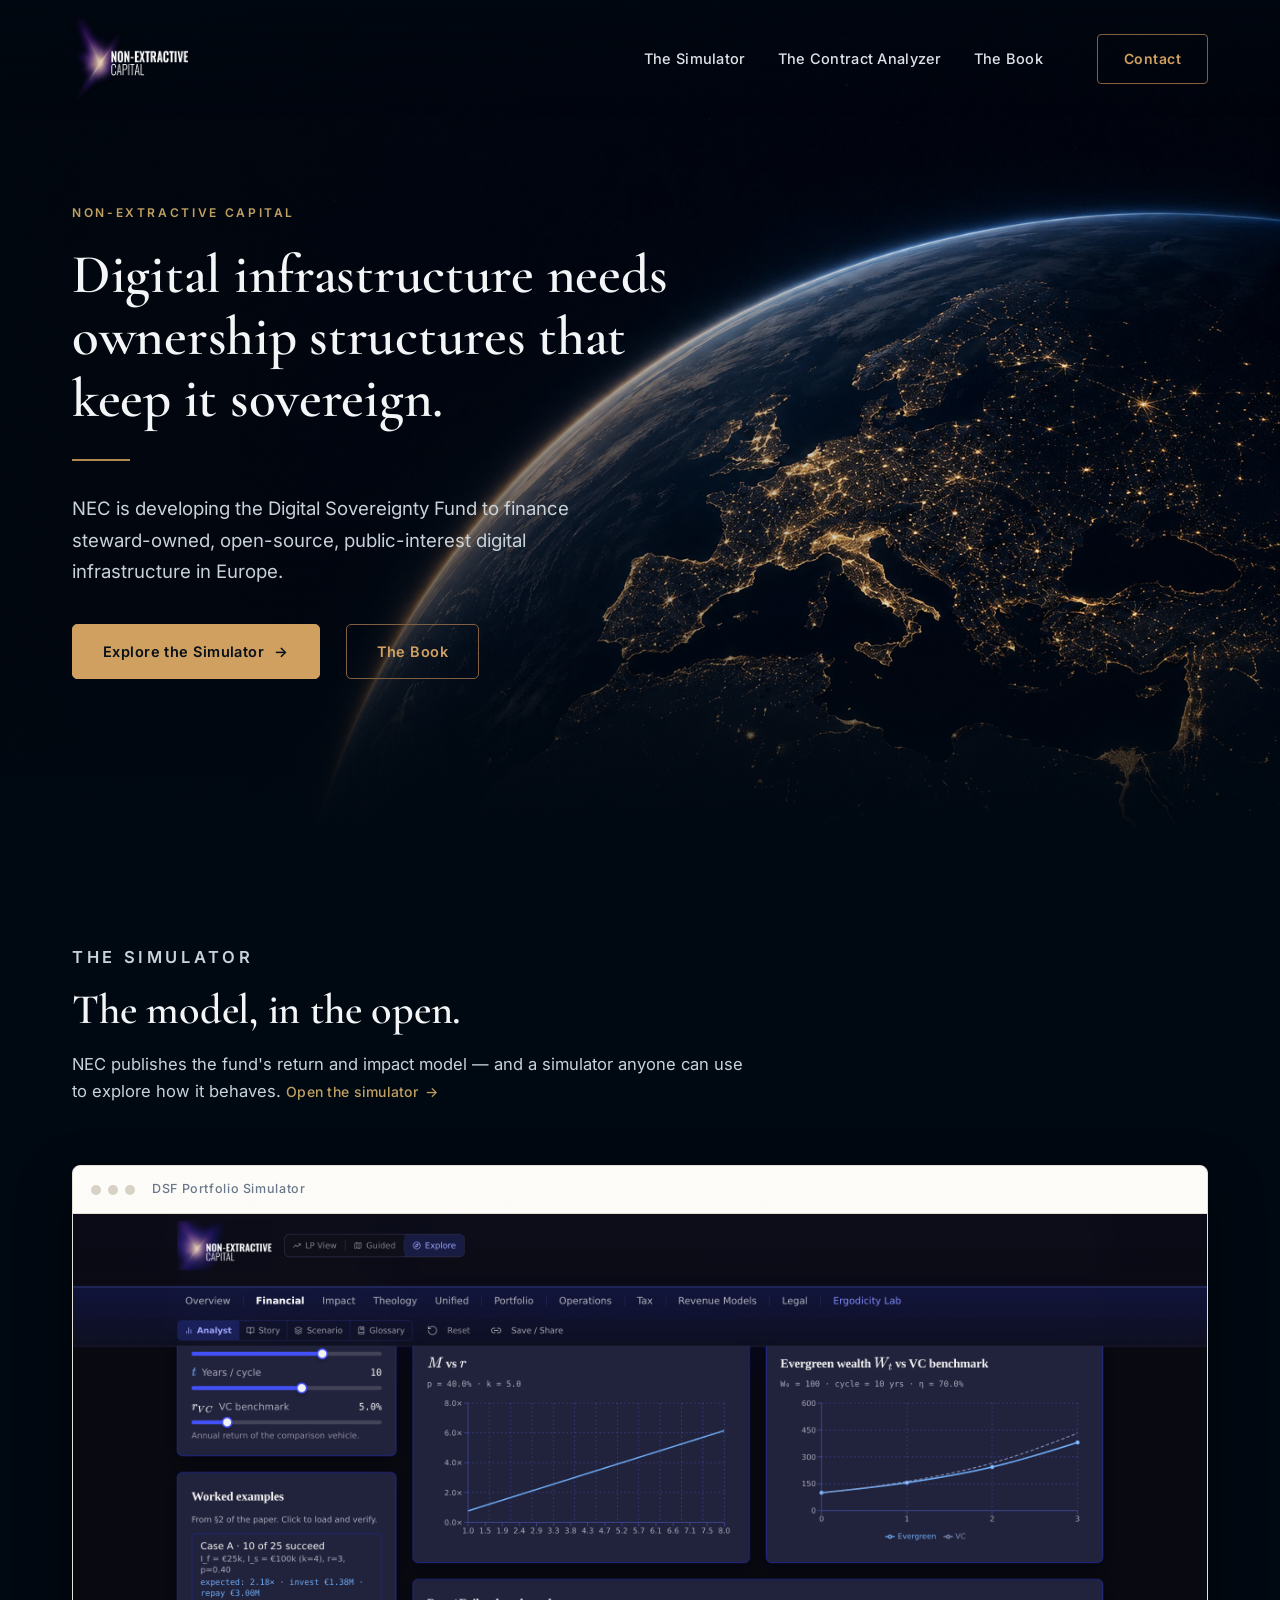
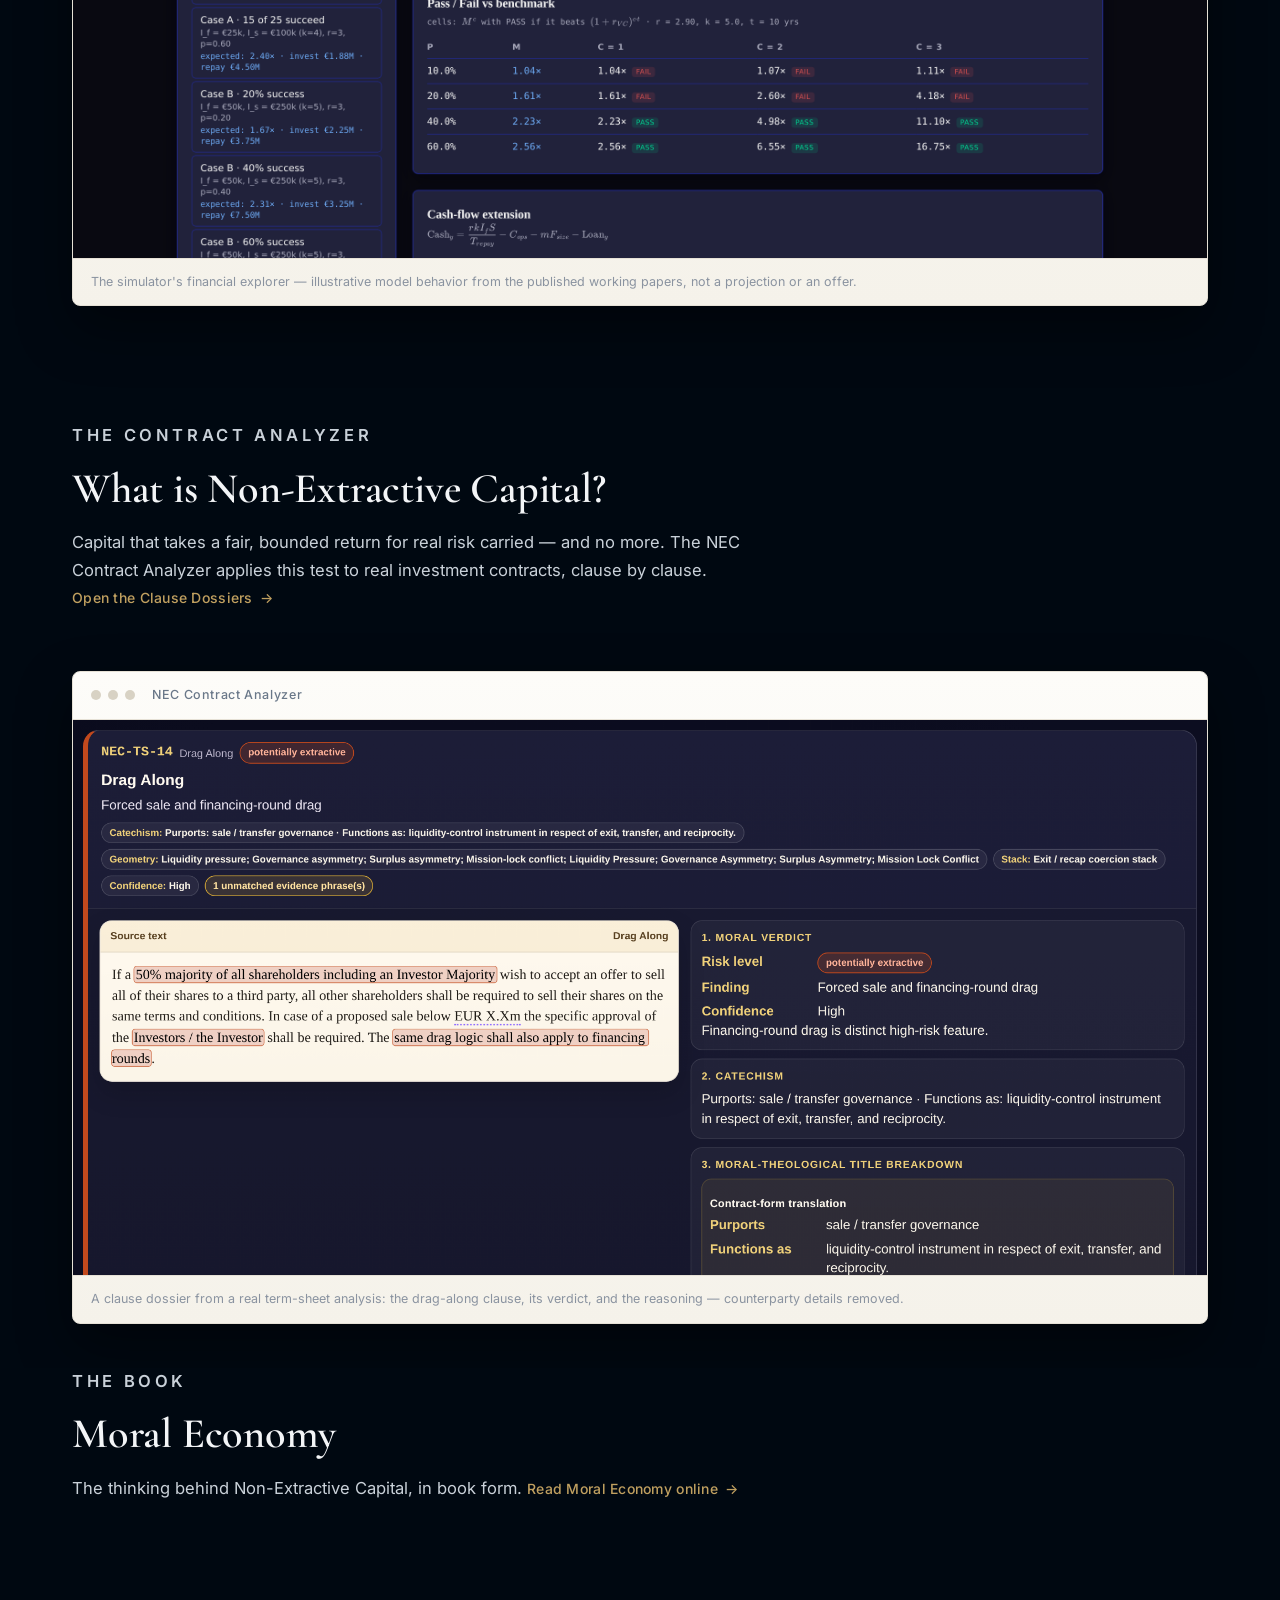
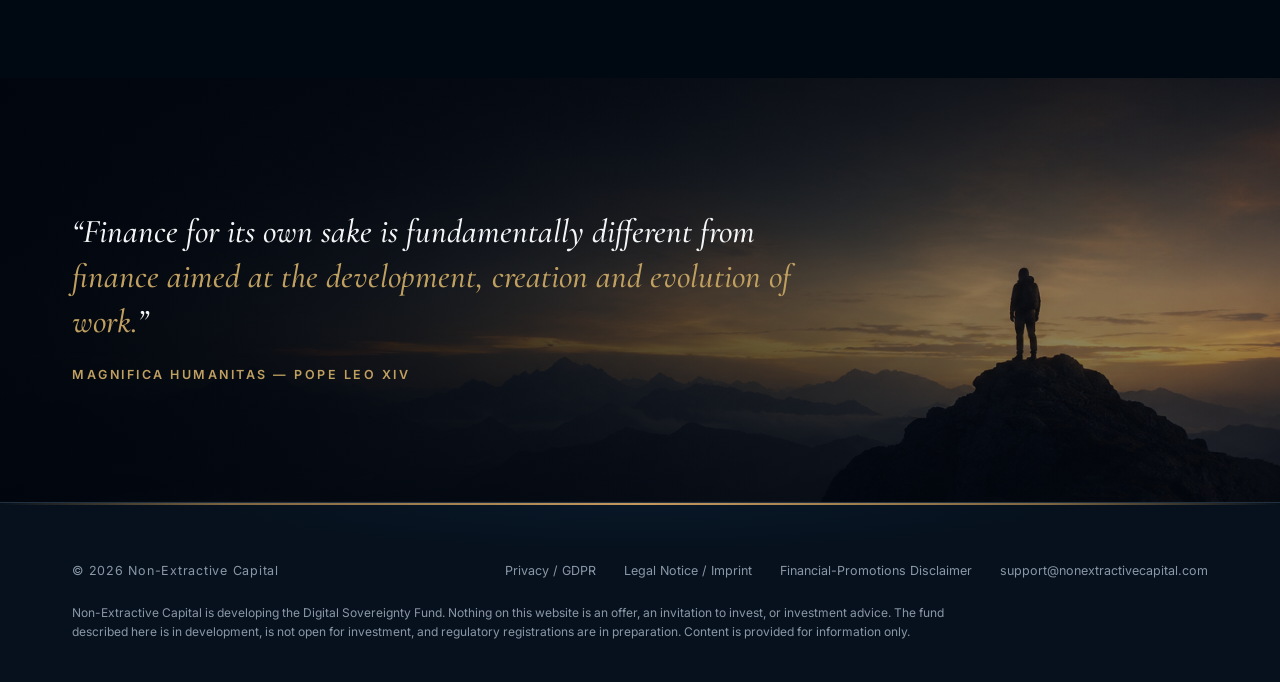
==== index.html @ 7700f15b "NEC front-door site v1 (stripped-back homepage) Homepage + 3 legal pages, built on the NEC-Homepage " ====
<!DOCTYPE html>
<html lang="en">
<head>
<meta charset="utf-8">
<meta name="viewport" content="width=device-width, initial-scale=1">
<title>Non-Extractive Capital</title>
<meta name="description" content="NEC is developing the Digital Sovereignty Fund to finance steward-owned, open-source, public-interest digital infrastructure in Europe.">
<link rel="stylesheet" href="assets/style.css">
</head>
<body class="page-home">

<header class="site-header">
  <div class="container nav-bar">
    <a class="brand" href="index.html" aria-label="Non-Extractive Capital — home">
      <img class="brand-logo" src="assets/nec-logo-tight.png" alt="Non-Extractive Capital" height="92">
    </a>
    <button class="nav-toggle" aria-expanded="false" aria-label="Open menu"><span></span><span></span><span></span></button>
    <ul class="nav-menu">
      <li class="nav-item"><a href="index.html#simulator">The Simulator</a></li>
      <li class="nav-item"><a href="index.html#analyzer">The Contract Analyzer</a></li>
      <li class="nav-item"><a href="index.html#book">The Book</a></li>
    </ul>
    <a class="btn-contact" href="mailto:support@nonextractivecapital.com">Contact</a>
  </div>
</header>

<main>

  <!-- Hero -->
  <section class="hero hero-tall" style="background-image: linear-gradient(90deg, rgba(1,7,15,.9) 0%, rgba(1,7,15,.5) 38%, rgba(1,7,15,.08) 70%, rgba(1,7,15,0) 100%), linear-gradient(180deg, rgba(1,7,15,.4) 0%, rgba(1,7,15,0) 28%), url('assets/images/hero-city-dusk.jpg'), url('assets/images/hero-earth-night.jpg'); background-position: center, center, center 62%, center right;">
    <div class="container">
      <div class="hero-content">
        <p class="eyebrow">Non-Extractive Capital</p>
        <h1>Digital infrastructure needs ownership structures that keep it sovereign.</h1>
        <hr class="hero-rule">
        <p class="lead">NEC is developing the Digital Sovereignty Fund to finance steward-owned, open-source, public-interest digital infrastructure in Europe.</p>
        <div class="hero-actions">
          <a class="btn btn-primary" href="#simulator">Explore the Simulator<span class="btn-arrow">&rarr;</span></a>
          <a class="btn btn-secondary" href="#book">The Book</a>
        </div>
      </div>
    </div>
  </section>

  <!-- Simulator screenshot -->
  <section class="section" id="simulator">
    <div class="container">
      <div class="section-head">
        <p class="section-kicker">The Simulator</p>
        <h2>The model, in the open.</h2>
        <p>NEC publishes the fund's return and impact model &mdash; and a simulator anyone can use to explore how it behaves. <a class="link-arrow" href="https://melanierieback.github.io/DSF-Simulator/">Open the simulator</a></p>
      </div>
      <div class="app-frame">
        <div class="app-frame-bar" aria-hidden="true">
          <span class="dot"></span><span class="dot"></span><span class="dot"></span>
          <span class="app-frame-title">DSF Portfolio Simulator</span>
        </div>
        <img src="assets/images/figures/sim-financial-explorer.png" alt="The DSF portfolio simulator's financial explorer: model parameters, portfolio multiple charts, an evergreen wealth comparison, and a pass/fail benchmark table">
        <p class="app-frame-caption">The simulator's financial explorer &mdash; illustrative model behavior from the published working papers, not a projection or an offer.</p>
      </div>
    </div>
  </section>

  <!-- Contract analyzer -->
  <section class="section" id="analyzer" style="padding-top: 0; padding-bottom: 44px;">
    <div class="container">
      <div class="section-head">
        <p class="section-kicker">The Contract Analyzer</p>
        <h2>What is Non-Extractive Capital?</h2>
        <p>Capital that takes a fair, bounded return for real risk carried &mdash; and no more. The NEC Contract Analyzer applies this test to real investment contracts, clause by clause. <a class="link-arrow" href="https://melanierieback.github.io/NEC-Contract-Analyzer/">Open the Clause Dossiers</a></p>
      </div>
      <div class="app-frame">
        <div class="app-frame-bar" aria-hidden="true">
          <span class="dot"></span><span class="dot"></span><span class="dot"></span>
          <span class="app-frame-title">NEC Contract Analyzer</span>
        </div>
        <img src="assets/images/figures/analyzer-clause-dossier.png" alt="Contract analyzer clause dossier: a real drag-along clause with highlighted evidence phrases, a 'potentially extractive' moral verdict, and its moral-theological breakdown">
        <p class="app-frame-caption">A clause dossier from a real term-sheet analysis: the drag-along clause, its verdict, and the reasoning &mdash; counterparty details removed.</p>
      </div>
    </div>
  </section>

  <!-- The book -->
  <section class="section" id="book" style="padding-top: 0;">
    <div class="container">
      <div class="section-head">
        <p class="section-kicker">The Book</p>
        <h2>Moral Economy</h2>
        <p>The thinking behind Non-Extractive Capital, in book form. <a class="link-arrow" href="https://moral-economy.replit.app">Read Moral Economy online</a></p>
      </div>
    </div>
  </section>

  <!-- Credibility / status band -->
  <section class="status-band band-cinematic" style="background-image: linear-gradient(90deg, rgba(1,6,14,.92) 0%, rgba(1,6,14,.6) 44%, rgba(1,6,14,.14) 100%), linear-gradient(180deg, rgba(1,6,14,.5) 0%, rgba(1,6,14,.12) 50%, rgba(1,6,14,.65) 100%), url('assets/images/sec-archive-hall.jpg'), url('assets/images/hero-summit-dawn.jpg'); background-position: center, center, center right, center 42%;">
    <div class="container">
      <p class="quote-line" style="margin-bottom: 0;">&ldquo;Finance for its own sake is fundamentally different from <span>finance aimed at the development, creation and evolution of work.</span>&rdquo;<cite class="quote-source">Magnifica Humanitas &mdash; Pope Leo XIV</cite></p>
    </div>
  </section>

</main>

<footer class="site-footer">
  <div class="container">
    <div class="footer-legal">
      <span class="footer-brand">&copy; 2026 Non-Extractive Capital</span>
      <a href="privacy.html">Privacy / GDPR</a>
      <a href="legal-notice.html">Legal Notice / Imprint</a>
      <a href="financial-promotions.html">Financial-Promotions Disclaimer</a>
      <a href="mailto:support@nonextractivecapital.com">support@nonextractivecapital.com</a>
    </div>
    <p class="footer-disclaimer">Non-Extractive Capital is developing the Digital Sovereignty Fund. Nothing on this website is an offer, an invitation to invest, or investment advice. The fund described here is in development, is not open for investment, and regulatory registrations are in preparation. Content is provided for information only.</p>
  </div>
</footer>

<script src="assets/nav.js"></script>
</body>
</html>
---- assets/style.css ----
/* ============================================================
   SELF-HOSTED FONTS (activated 8 Jul 2026)
   Cormorant Garamond + Inter, subset (latin; +greek for Inter)
   and served from assets/fonts/ — no third-party requests.
   Originals + license (OFL) in assets/fonts/_originals/.
   ============================================================ */

@font-face { font-family: "Cormorant Garamond"; font-style: normal; font-weight: 500; font-display: swap; src: url("fonts/cormorant-garamond-500.woff") format("woff"); }
@font-face { font-family: "Cormorant Garamond"; font-style: normal; font-weight: 600; font-display: swap; src: url("fonts/cormorant-garamond-600.woff") format("woff"); }
@font-face { font-family: "Cormorant Garamond"; font-style: normal; font-weight: 700; font-display: swap; src: url("fonts/cormorant-garamond-700.woff") format("woff"); }
@font-face { font-family: "Cormorant Garamond"; font-style: italic; font-weight: 500; font-display: swap; src: url("fonts/cormorant-garamond-500italic.woff") format("woff"); }
@font-face { font-family: "Inter"; font-style: normal; font-weight: 400; font-display: swap; src: url("fonts/inter-400.woff") format("woff"); }
@font-face { font-family: "Inter"; font-style: normal; font-weight: 500; font-display: swap; src: url("fonts/inter-500.woff") format("woff"); }
@font-face { font-family: "Inter"; font-style: normal; font-weight: 600; font-display: swap; src: url("fonts/inter-600.woff") format("woff"); }

/* ============================================================
   NEC — Non-Extractive Capital · Design System v2
   Redesign 2026-07-04 · matches 01_liked_reference_design.png
   Dark institutional: navy fields, photographic heroes,
   restrained gold signals, serif/sans contrast.
   ============================================================ */

:root {
  /* Backgrounds */
  --bg-deep: #000811;        /* main page background */
  --bg-field: #021323;       /* large sections, hero base */
  --bg-lower: #06111D;       /* lower sections, footer */
  /* Panels */
  --panel: #051626;          /* cards, accordions, mega-menu */
  --panel-elevated: #081522; /* highlight cards, feature panels */
  /* Borders */
  --border: #203040;
  --border-strong: #304050;
  /* Gold — signal, not decoration */
  --gold: #D0A060;
  --gold-muted: #C0A060;
  --gold-deep: #806040;
  /* Text */
  --text: #F3F5F7;
  --text-body: #C9D1D9;
  --text-muted: #8A97A6;
  --text-disabled: #5E6A76;
  /* Type */
  --serif: "Cormorant Garamond", "Lora", Georgia, "Times New Roman", serif;
  --sans: "Inter", -apple-system, BlinkMacSystemFont, "Segoe UI", Helvetica, Arial, sans-serif;
  /* Layout */
  --maxw: 1200px;
  --pad-x: 32px;
  --radius: 5px;
  /* Hero overlay (handoff-specified technique) */
  --hero-overlay-x: linear-gradient(90deg, rgba(2,8,17,.92) 0%, rgba(2,8,17,.55) 55%, rgba(2,8,17,.2) 100%);
  --hero-overlay-y: linear-gradient(180deg, rgba(0,8,17,.45) 0%, rgba(0,8,17,.05) 32%, rgba(0,8,17,.35) 68%, rgba(0,8,17,.92) 100%);
}

/* ---------- Base ---------- */

* { margin: 0; padding: 0; box-sizing: border-box; }

html { scroll-behavior: smooth; }

body {
  background: var(--bg-deep);
  color: var(--text-body);
  font-family: var(--sans);
  font-size: 16.5px;
  line-height: 1.65;
  -webkit-font-smoothing: antialiased;
  text-rendering: optimizeLegibility;
}

img { max-width: 100%; display: block; }

a { color: var(--gold-muted); text-decoration: none; transition: color .18s ease; }
a:hover { color: var(--gold); }

::selection { background: rgba(208,160,96,.28); color: var(--text); }

h1, h2, h3.serif {
  font-family: var(--serif);
  font-weight: 600;
  color: var(--text);
  letter-spacing: -0.005em;
}

.container {
  max-width: var(--maxw);
  margin: 0 auto;
  padding-left: var(--pad-x);
  padding-right: var(--pad-x);
}

.visually-hidden {
  position: absolute; width: 1px; height: 1px;
  overflow: hidden; clip: rect(0 0 0 0); white-space: nowrap;
}

/* ---------- Header / navigation ---------- */

.site-header {
  position: fixed;
  top: 0; left: 0; right: 0;
  z-index: 100;
  transition: background .25s ease, border-color .25s ease;
  border-bottom: 1px solid transparent;
  background: linear-gradient(180deg, rgba(0,8,17,.62) 0%, rgba(0,8,17,0) 100%);
}
.site-header.scrolled {
  background: rgba(0,8,17,.92);
  backdrop-filter: blur(10px);
  -webkit-backdrop-filter: blur(10px);
  border-bottom-color: var(--border);
}

.nav-bar {
  display: flex;
  align-items: center;
  gap: 30px;
  height: 118px;
}

.brand {
  display: flex;
  align-items: baseline;
  gap: 12px;
  color: var(--text);
  white-space: nowrap;
}
.brand:hover { color: var(--text); }
.brand-logo { height: 92px; width: auto; display: block; }
.brand .brand-mark {
  font-family: var(--sans);
  font-weight: 700;
  font-size: 21px;
  letter-spacing: .10em;
}
.brand .brand-tag {
  font-size: 9.5px;
  font-weight: 500;
  letter-spacing: .24em;
  text-transform: uppercase;
  color: var(--text-muted);
}

.nav-menu {
  display: flex;
  align-items: center;
  gap: 4px;
  list-style: none;
  margin-left: auto;
}

.nav-item { position: relative; }

.nav-item > a {
  display: block;
  white-space: nowrap;
  padding: 51px 14px;
  font-family: var(--sans);
  font-size: 14.5px;
  font-weight: 500;
  letter-spacing: .02em;
  color: #DFE3E9;
  position: relative;
}
.nav-item > a:hover { color: var(--text); }
.nav-item > a .caret { display: none; }

/* gold active underline */
.nav-item > a::after {
  content: "";
  position: absolute;
  left: 14px; right: 14px; bottom: 38px;
  height: 1.5px;
  background: var(--gold);
  transform: scaleX(0);
  transform-origin: left;
  transition: transform .2s ease;
}
.nav-item > a[aria-current="page"] { color: var(--text); }
.nav-item > a[aria-current="page"]::after,
.nav-item > a:hover::after { transform: scaleX(1); }

/* Dropdown panel */
.dropdown {
  position: absolute;
  top: 100%;
  left: 50%;
  transform: translate(-50%, 6px);
  min-width: 252px;
  background: var(--panel);
  border: 1px solid var(--border);
  border-radius: 6px;
  padding: 10px 8px;
  box-shadow: 0 22px 48px rgba(0,0,0,.55);
  opacity: 0;
  visibility: hidden;
  transition: opacity .16s ease, transform .16s ease, visibility .16s;
  z-index: 110;
}
.nav-item:hover .dropdown,
.nav-item:focus-within .dropdown {
  opacity: 1;
  visibility: visible;
  transform: translate(-50%, 0);
}
.dropdown a {
  display: block;
  padding: 8.5px 14px;
  font-size: 13.5px;
  color: var(--text-body);
  border-radius: 4px;
}
.dropdown a:hover { color: var(--gold); background: rgba(208,160,96,.06); }
.dropdown .overview-link { display: none; } /* desktop: label itself opens the Overview */

.btn-contact {
  margin-left: 10px;
  padding: 12px 26px;
  font-family: var(--sans);
  font-size: 14px;
  font-weight: 600;
  letter-spacing: .03em;
  color: var(--gold);
  border: 1px solid var(--gold-deep);
  border-radius: 4px;
  white-space: nowrap;
  transition: border-color .18s ease, background .18s ease;
}
.btn-contact:hover { border-color: var(--gold); background: rgba(208,160,96,.08); color: var(--gold); }

/* Mobile toggle */
.nav-toggle {
  display: none;
  margin-left: auto;
  background: none;
  border: 1px solid var(--border-strong);
  border-radius: 4px;
  padding: 9px 11px;
  cursor: pointer;
}
.nav-toggle span {
  display: block;
  width: 19px; height: 1.6px;
  background: var(--text);
  margin: 4px 0;
  transition: transform .2s ease, opacity .2s ease;
}
.nav-toggle[aria-expanded="true"] span:nth-child(1) { transform: translateY(5.6px) rotate(45deg); }
.nav-toggle[aria-expanded="true"] span:nth-child(2) { opacity: 0; }
.nav-toggle[aria-expanded="true"] span:nth-child(3) { transform: translateY(-5.6px) rotate(-45deg); }

/* ---------- Hero system ---------- */

.hero {
  position: relative;
  display: flex;
  align-items: center;
  min-height: 78vh;
  padding: 150px 0 96px;
  background-color: var(--bg-field);
  background-size: cover;
  background-position: center right;
  background-repeat: no-repeat;
  overflow: hidden;
}
.hero.hero-tall { min-height: 92vh; }
.hero.hero-quiet {
  min-height: 0;
  padding: 148px 0 72px;
  background-image:
    radial-gradient(ellipse 70% 90% at 78% 10%, rgba(20,44,70,.5) 0%, rgba(2,19,35,0) 60%),
    linear-gradient(180deg, var(--bg-field) 0%, var(--bg-deep) 100%);
}

.hero .container { width: 100%; }

.hero-content {
  position: relative;
  z-index: 2;
  max-width: 640px;
}

.eyebrow {
  font-size: 12px;
  font-weight: 600;
  letter-spacing: .22em;
  text-transform: uppercase;
  color: var(--gold-muted);
  margin-bottom: 22px;
}

.hero h1 {
  font-size: clamp(2.4rem, 4.3vw, 3.8rem);
  line-height: 1.12;
  margin-bottom: 26px;
  max-width: 660px;
}

.hero .lead {
  font-size: 18.5px;
  line-height: 1.7;
  color: var(--text-body);
  max-width: 540px;
  margin-bottom: 36px;
}

.hero-actions {
  display: flex;
  align-items: center;
  gap: 26px;
  flex-wrap: wrap;
}

/* Split hero (text left, contained figure right — Moral Economy) */
.hero-split .container {
  display: grid;
  grid-template-columns: minmax(0, 1.15fr) minmax(0, .85fr);
  gap: 64px;
  align-items: center;
}
.hero-split .hero-content { max-width: none; }
.hero-figure { position: relative; z-index: 2; }
.hero-figure img {
  width: min(440px, 100%);
  margin: 0 auto;
  filter: drop-shadow(0 0 60px rgba(208,160,96,.14));
}

/* ---------- Buttons & links ---------- */

.btn {
  display: inline-block;
  padding: 15px 30px;
  font-family: var(--sans);
  font-size: 14.5px;
  font-weight: 600;
  letter-spacing: .03em;
  border-radius: 5px;
}
.btn .btn-arrow { margin-left: 10px; }
.hero-rule {
  width: 58px;
  height: 2px;
  border: 0;
  background: #B08A50;
  margin: 30px 0 32px;
}
.btn {
  cursor: pointer;
  transition: background .18s ease, border-color .18s ease;
}
.btn-primary {
  background: var(--gold);
  color: #071018;
  border: 1px solid var(--gold);
}
.btn-primary:hover { background: #DCB278; border-color: #DCB278; color: #071018; }
.btn-secondary {
  background: transparent;
  color: var(--gold);
  border: 1px solid var(--gold-deep);
}
.btn-secondary:hover { border-color: var(--gold); background: rgba(208,160,96,.08); color: var(--gold); }

.link-arrow {
  font-size: 14px;
  font-weight: 500;
  letter-spacing: .02em;
  color: var(--gold-muted);
  white-space: nowrap;
}
.link-arrow::after { content: "\2192"; margin-left: 7px; transition: margin .18s ease; }
.link-arrow:hover { color: var(--gold); }
.link-arrow:hover::after { margin-left: 11px; }

a:focus-visible, button:focus-visible {
  outline: 2px solid var(--gold);
  outline-offset: 3px;
  border-radius: 3px;
}

/* ---------- Sections ---------- */

.section { padding: 96px 0; background: var(--bg-deep); }
.section.section-field { background: var(--bg-field); }
.section.section-lower { background: var(--bg-lower); }
.section-compact { padding: 64px 0; }

.section-head { max-width: 680px; margin-bottom: 52px; }
.section-head.centered { margin-left: auto; margin-right: auto; text-align: center; }
.section-kicker {
  font-size: 11.5px;
  font-weight: 600;
  letter-spacing: .22em;
  text-transform: uppercase;
  color: var(--gold-muted);
  margin-bottom: 14px;
}
.section-head h2 {
  font-size: clamp(1.85rem, 2.8vw, 2.5rem);
  line-height: 1.18;
  margin-bottom: 16px;
}
.section-head p { font-size: 16.5px; color: var(--text-body); }

/* ---------- Cards ---------- */

.icon { display: inline-block; line-height: 0; flex-shrink: 0; }

.card-grid {
  display: grid;
  gap: 22px;
}
.card-grid.cols-2 { grid-template-columns: repeat(2, 1fr); }
.card-grid.cols-3 { grid-template-columns: repeat(3, 1fr); }
.card-grid.cols-4 { grid-template-columns: repeat(4, 1fr); }
.card-grid.cols-5 { grid-template-columns: repeat(5, 1fr); }

.card {
  background: var(--panel);
  border: 1px solid var(--border);
  border-radius: var(--radius);
  padding: 30px 28px;
  display: flex;
  flex-direction: column;
  gap: 14px;
  transition: border-color .2s ease, transform .2s ease;
}
.card:hover { border-color: var(--border-strong); transform: translateY(-2px); }
.card .icon { width: 30px; height: 30px; color: var(--gold-muted); }
.card .icon svg { width: 100%; height: 100%; }
.card h3 {
  font-family: var(--sans);
  font-size: 17.5px;
  font-weight: 600;
  color: var(--text);
  letter-spacing: .01em;
}
.card p { font-size: 14.5px; line-height: 1.62; color: var(--text-muted); flex-grow: 1; }
.card .link-arrow { font-size: 13.5px; }
.card .card-meta {
  font-size: 12px;
  letter-spacing: .08em;
  text-transform: uppercase;
  color: var(--text-muted);
  flex-grow: 0;
}
.card.paper .card-meta { color: #8A93A0; }

/* ---------- Feature panel (framed multi-column strip) ---------- */

.feature-panel {
  background: var(--panel-elevated);
  border: 1px solid var(--border);
  border-radius: 6px;
  padding: 44px 46px;
}
.feature-panel .feature-title {
  font-family: var(--sans);
  font-size: 16px;
  font-weight: 600;
  color: var(--text);
  letter-spacing: .01em;
  margin-bottom: 30px;
}
.feature-cols {
  display: grid;
  grid-template-columns: repeat(4, 1fr);
  gap: 34px;
}
.feature-col .icon { width: 26px; height: 26px; color: var(--gold-muted); margin-bottom: 14px; }
.feature-col .icon svg { width: 100%; height: 100%; }
.feature-col h4 {
  font-size: 14.5px;
  font-weight: 600;
  color: var(--text);
  margin-bottom: 8px;
  letter-spacing: .01em;
}
.feature-col p { font-size: 13.5px; line-height: 1.6; color: var(--text-muted); }

/* ---------- Callout strip ---------- */

.callout {
  background: var(--panel);
  border: 1px solid var(--border);
  border-radius: 6px;
  padding: 26px 34px;
  display: flex;
  align-items: center;
  gap: 22px;
}
.callout .icon { flex: 0 0 26px; width: 26px; height: 26px; color: var(--gold-muted); }
.callout .icon svg { width: 100%; height: 100%; }
.callout p { font-size: 15.5px; color: var(--text-body); flex-grow: 1; }
.callout p em { color: var(--text); font-style: italic; }
.callout .link-arrow { flex-shrink: 0; }

/* ---------- Accordions ---------- */

.accordion {
  border-top: 1px solid var(--border);
}
.accordion-item { border-bottom: 1px solid var(--border); }
.accordion-trigger {
  width: 100%;
  display: flex;
  align-items: center;
  gap: 20px;
  padding: 21px 6px;
  background: none;
  border: none;
  cursor: pointer;
  text-align: left;
  font-family: var(--sans);
}
.accordion-trigger .acc-num {
  font-size: 12.5px;
  font-weight: 600;
  letter-spacing: .08em;
  color: var(--gold-muted);
  flex: 0 0 30px;
}
.accordion-trigger .acc-title {
  font-size: 16px;
  font-weight: 500;
  color: var(--text);
  flex-grow: 1;
  letter-spacing: .005em;
}
.accordion-trigger .acc-toggle {
  flex: 0 0 auto;
  color: var(--gold-muted);
  font-size: 19px;
  font-weight: 400;
  line-height: 1;
  transition: transform .22s ease;
}
.accordion-item.open .acc-toggle { transform: rotate(45deg); }
.accordion-trigger:hover .acc-title { color: var(--gold); }
.accordion-panel {
  max-height: 0;
  overflow: hidden;
  transition: max-height .3s ease;
}
.accordion-panel-inner {
  padding: 2px 56px 24px;
  font-size: 15px;
  line-height: 1.68;
  color: var(--text-body);
  max-width: 720px;
}
.accordion-panel-inner p + p { margin-top: 12px; }

/* ---------- Diagram panels & SVG ---------- */

.diagram-panel {
  background: var(--panel-elevated);
  border: 1px solid var(--border-strong);
  border-radius: 6px;
  padding: 40px 44px;
}
.diagram-panel figcaption,
.diagram-caption {
  margin-top: 22px;
  font-size: 12.5px;
  letter-spacing: .06em;
  text-transform: uppercase;
  color: var(--text-muted);
  text-align: center;
}
.diagram-svg { width: 100%; height: auto; display: block; }

/* SVG shared classes */
.dg-stroke { stroke: var(--gold-muted); fill: none; stroke-width: 1.5; }
.dg-stroke-faint { stroke: var(--border-strong); fill: none; stroke-width: 1; }
.dg-box { fill: #0A1B2C; stroke: var(--border-strong); stroke-width: 1; }
.dg-box-gold { fill: rgba(208,160,96,.08); stroke: var(--gold-deep); stroke-width: 1.2; }
.dg-gold-fill { fill: rgba(208,160,96,.28); stroke: var(--gold); stroke-width: 1.6; }
.dg-label { font-family: var(--sans); font-size: 13px; font-weight: 600; fill: var(--text); }
.dg-sublabel { font-family: var(--sans); font-size: 11px; font-weight: 400; fill: var(--text-muted); }
.dg-axis-label { font-family: var(--sans); font-size: 11px; font-weight: 500; fill: var(--text-body); }
.dg-heading { font-family: var(--sans); font-size: 11.5px; font-weight: 600; letter-spacing: .14em; fill: var(--gold-muted); }
.dg-arrow { stroke: var(--gold-deep); stroke-width: 1.3; fill: none; }

/* Two-column split (text + diagram/visual) */
.split {
  display: grid;
  grid-template-columns: minmax(0, .92fr) minmax(0, 1.08fr);
  gap: 64px;
  align-items: center;
}
.split.reverse { grid-template-columns: minmax(0, 1.08fr) minmax(0, .92fr); }
.split .section-head { margin-bottom: 0; }

/* ---------- Prose block ---------- */

.prose { max-width: 720px; }
.prose p { margin-bottom: 18px; font-size: 16.5px; color: var(--text-body); }
.prose p:last-child { margin-bottom: 0; }
.prose strong { color: var(--text); font-weight: 600; }

/* ---------- Status / credibility band ---------- */

.status-band {
  background: var(--bg-lower);
  border-top: 1px solid var(--border);
  border-bottom: 1px solid var(--border);
  padding: 52px 0;
}
.status-band .status-inner {
  display: flex;
  align-items: flex-start;
  gap: 24px;
  max-width: 880px;
}
.status-band .icon { flex: 0 0 26px; width: 26px; height: 26px; color: var(--gold-muted); margin-top: 3px; }
.status-band .icon svg { width: 100%; height: 100%; }
.status-band h3 {
  font-family: var(--sans);
  font-size: 15px;
  font-weight: 600;
  color: var(--text);
  margin-bottom: 10px;
  letter-spacing: .02em;
}
.status-band p { font-size: 15px; color: var(--text-muted); line-height: 1.7; }

/* ---------- Footer ---------- */

.site-footer {
  position: relative;
  background:
    linear-gradient(90deg, rgba(1,7,15,.97) 0%, rgba(1,7,15,.82) 52%, rgba(1,7,15,.4) 100%),
    url('images/tex-network.jpg') right center / cover no-repeat,
    var(--bg-lower);
  border-top: none;
  padding: 58px 0 40px;
  font-size: 13.5px;
}
.site-footer::before {
  content: "";
  position: absolute;
  top: 0; left: 0; right: 0;
  height: 2px;
  background: linear-gradient(90deg, rgba(176,138,80,0) 0%, rgba(176,138,80,.7) 18%, rgba(208,160,96,.95) 50%, rgba(176,138,80,.7) 82%, rgba(176,138,80,0) 100%);
}
.footer-grid {
  display: grid;
  grid-template-columns: repeat(6, 1fr);
  gap: 30px;
  margin-bottom: 56px;
}
.footer-col h4 {
  font-size: 12px;
  font-weight: 600;
  letter-spacing: .14em;
  text-transform: uppercase;
  color: var(--text);
  margin-bottom: 16px;
}
.footer-col h4 a { color: var(--text); }
.footer-col h4 a:hover { color: var(--gold); }
.footer-col ul { list-style: none; }
.footer-col li { margin-bottom: 9px; }
.footer-col a { color: var(--text-muted); font-size: 13px; }
.footer-col a:hover { color: var(--gold-muted); }

.footer-legal {
  border-top: none;
  padding-top: 0;
  display: flex;
  flex-wrap: wrap;
  align-items: center;
  gap: 10px 28px;
  color: var(--text-disabled);
  font-size: 12.5px;
}
.footer-legal a { color: var(--text-muted); font-size: 12.5px; }
.footer-legal a:hover { color: var(--gold-muted); }
.footer-legal .footer-brand {
  margin-right: auto;
  color: var(--text-muted);
  letter-spacing: .06em;
}
.footer-disclaimer {
  margin-top: 22px;
  font-size: 12px;
  line-height: 1.6;
  color: var(--text-muted);
  max-width: 880px;
}

/* ---------- Responsive ---------- */

@media (max-width: 1080px) {
  .card-grid.cols-4, .card-grid.cols-5 { grid-template-columns: repeat(2, 1fr); }
  .feature-cols { grid-template-columns: repeat(2, 1fr); gap: 30px; }
  .footer-grid { grid-template-columns: repeat(3, 1fr); }
  .split, .split.reverse, .hero-split .container { grid-template-columns: 1fr; gap: 48px; }
  .hero-figure img { width: min(360px, 80%); }
}

@media (max-width: 900px) {
  .nav-menu, .site-header .btn-contact { display: none; }
  .nav-toggle { display: block; }

  .nav-menu.mobile-open {
    display: flex;
    flex-direction: column;
    align-items: stretch;
    gap: 0;
    position: fixed;
    top: 118px; left: 0; right: 0; bottom: 0;
    background: rgba(0,8,17,.98);
    padding: 18px 24px 40px;
    overflow-y: auto;
    margin-left: 0;
    border-top: 1px solid var(--border);
  }
  .nav-menu.mobile-open .nav-item { border-bottom: 1px solid var(--border); }
  .nav-menu.mobile-open .nav-item > a {
    padding: 17px 4px;
    font-size: 16px;
    display: flex;
    justify-content: space-between;
    align-items: center;
    min-height: 44px;
  }
  .nav-menu.mobile-open .nav-item > a::after { display: none; }
  .nav-menu.mobile-open .nav-item > a .caret { display: inline; color: var(--text-muted); font-size: 12px; }
  .nav-menu.mobile-open .dropdown {
    position: static;
    transform: none;
    min-width: 0;
    border: none;
    box-shadow: none;
    background: transparent;
    padding: 0 0 14px 14px;
    opacity: 1;
    visibility: hidden;
    display: none;
  }
  .nav-menu.mobile-open .nav-item.open .dropdown { display: block; visibility: visible; }
  .nav-menu.mobile-open .dropdown .overview-link { display: flex; color: var(--gold-muted); }
  .nav-menu.mobile-open .dropdown a { padding: 11px 8px; font-size: 14.5px; min-height: 44px; display: flex; align-items: center; }
  .nav-menu.mobile-open .btn-contact { display: inline-block; margin: 22px 4px 0; text-align: center; }

  .hero { padding: 128px 0 72px; min-height: 0; }
  .hero.hero-tall { min-height: 0; }
  .section { padding: 68px 0; }
  .feature-panel { padding: 32px 26px; }
  .diagram-panel { padding: 26px 20px; }
  .callout { flex-direction: column; align-items: flex-start; gap: 14px; padding: 24px 24px; }
  .accordion-panel-inner { padding-left: 6px; padding-right: 6px; }
}

@media (max-width: 640px) {
  :root { --pad-x: 22px; }
  .card-grid.cols-2, .card-grid.cols-3, .card-grid.cols-4, .card-grid.cols-5 { grid-template-columns: 1fr; }
  .feature-cols { grid-template-columns: 1fr; }
  .footer-grid { grid-template-columns: repeat(2, 1fr); }
  .hero h1 { font-size: 2.35rem; }
  .hero .lead { font-size: 16.5px; }
  .status-band .status-inner { flex-direction: column; gap: 14px; }
}

@media (prefers-reduced-motion: reduce) {
  html { scroll-behavior: auto; }
  *, *::before, *::after { transition: none !important; animation: none !important; }
}

/* ============================================================
   v2.1 ATMOSPHERE PILOT — scoped to .page-home only.
   Layered depth instead of flat blocks; sections blend;
   bigger typographic moments. Roll out site-wide if approved.
   ============================================================ */

/* Sections: layered glows over the base fields, soft blends between bands */
.page-home .section { padding: 116px 0; }

.page-home .section-thesis {
  background:
    radial-gradient(ellipse 72% 58% at 84% 0%, rgba(26,58,94,.30) 0%, rgba(26,58,94,0) 62%),
    radial-gradient(ellipse 46% 40% at 4% 100%, rgba(128,96,64,.10) 0%, rgba(128,96,64,0) 60%),
    var(--bg-deep);
}

.page-home .section-model {
  background:
    linear-gradient(180deg, rgba(0,8,17,1) 0%, rgba(0,8,17,0) 260px),
    radial-gradient(ellipse 78% 64% at 16% 22%, rgba(30,74,122,.26) 0%, rgba(30,74,122,0) 62%),
    radial-gradient(ellipse 48% 42% at 92% 96%, rgba(128,96,64,.09) 0%, rgba(128,96,64,0) 60%),
    var(--bg-field);
}

.page-home .section-pathways {
  background:
    linear-gradient(180deg, rgba(2,19,35,.85) 0%, rgba(2,19,35,0) 240px),
    radial-gradient(ellipse 66% 52% at 88% 30%, rgba(26,58,94,.22) 0%, rgba(26,58,94,0) 60%),
    var(--bg-deep);
}

.page-home .status-band {
  border-top: none;
  background:
    radial-gradient(ellipse 62% 90% at 50% 0%, rgba(30,74,122,.16) 0%, rgba(30,74,122,0) 62%),
    linear-gradient(180deg, var(--bg-deep) 0%, var(--bg-lower) 34%);
  padding: 84px 0;
}

.page-home .site-footer {
  background:
    radial-gradient(ellipse 58% 46% at 50% 0%, rgba(30,74,122,.10) 0%, rgba(30,74,122,0) 58%),
    var(--bg-lower);
}

/* Bigger, airier headline moments */
.page-home .section-head h2 { font-size: clamp(2.1rem, 3.3vw, 2.95rem); }
.page-home .section-head { margin-bottom: 60px; }

/* Serif pull-quote moment */
.page-home .quote-line {
  font-family: var(--serif);
  font-style: italic;
  font-weight: 500;
  font-size: clamp(1.55rem, 2.6vw, 2.15rem);
  line-height: 1.35;
  color: var(--text);
  max-width: 760px;
  margin-bottom: 40px;
}
.page-home .quote-line span { color: var(--gold-muted); }
.page-home .quote-source {
  display: block;
  margin-top: 22px;
  font-family: var(--sans);
  font-style: normal;
  font-size: 12.5px;
  font-weight: 600;
  letter-spacing: .2em;
  text-transform: uppercase;
  color: var(--gold-muted);
}

/* Cards: gradient fills + lit hover instead of flat boxes */
.page-home .card {
  background: linear-gradient(180deg, #081522 0%, #04121F 100%);
  border-color: rgba(32,48,64,.75);
}
.page-home .card:hover {
  border-color: rgba(208,160,96,.38);
  transform: translateY(-3px);
  box-shadow: 0 22px 44px rgba(0,0,0,.42);
}

/* Diagram panel: a lit stage, not a box */
.page-home .diagram-panel {
  background:
    radial-gradient(ellipse 64% 74% at 50% 34%, rgba(30,74,122,.18) 0%, rgba(30,74,122,0) 66%),
    var(--panel-elevated);
  border-color: rgba(48,64,80,.7);
  padding: 52px 48px;
}

/* Hero: blend the bottom into the page instead of a hard edge */
.page-home .hero::after {
  content: "";
  position: absolute;
  left: 0; right: 0; bottom: 0;
  height: 220px;
  background: linear-gradient(180deg, rgba(0,8,17,0) 0%, rgba(0,8,17,.97) 100%);
  pointer-events: none;
}

/* Image-topped cards: photographic, editorial */
.page-home .card-visual { padding: 0; overflow: hidden; }
.page-home .card-visual .card-media {
  height: 176px;
  background-color: #00060f;
  background-size: cover;
  background-position: center;
  background-repeat: no-repeat;
  border-bottom: 1px solid rgba(32,48,64,.55);
}
.page-home .card-visual .card-body {
  padding: 26px 28px 30px;
  display: flex;
  flex-direction: column;
  gap: 13px;
  flex-grow: 1;
}
.page-home .card-visual .card-body p { flex-grow: 1; }

/* Fund-model section: quiet photographic texture behind the diagram */
.page-home .section-model {
  background:
    linear-gradient(180deg, rgba(0,8,17,1) 0%, rgba(0,8,17,.62) 320px, rgba(0,8,17,.78) 78%, rgba(0,8,17,.95) 100%),
    radial-gradient(ellipse 78% 64% at 16% 22%, rgba(30,74,122,.18) 0%, rgba(30,74,122,0) 62%),
    url('images/tex-network-2.jpg') right center / cover no-repeat,
    url('images/tex-network.jpg') right center / cover no-repeat,
    var(--bg-field);
}

/* Cinematic closing band: quote + status over a darkened photographic image */
.page-home .band-cinematic {
  background-size: cover;
  background-position: center 30%;
  padding: 132px 0 118px;
  border-bottom: 1px solid var(--border);
}
.page-home .band-cinematic .quote-line { margin-bottom: 44px; }

/* ============================================================
   PAPER SURFACES — light boxes on the dark canvas.
   The page stays dark and atmospheric throughout; content
   floats on ivory panels with real shadows (finance-report
   feel, fully integrated). Generic, usable site-wide.
   ============================================================ */

.card.paper {
  background: linear-gradient(180deg, #FFFFFF 0%, #F5F2EA 100%);
  border: 1px solid #E6E1D6;
  box-shadow: 0 18px 44px rgba(0,0,0,.38);
}
.card.paper:hover {
  border-color: rgba(176,138,80,.6);
  transform: translateY(-3px);
  box-shadow: 0 26px 54px rgba(0,0,0,.46);
}
.card.paper h3 {
  font-family: var(--serif);
  font-size: 20px;
  font-weight: 600;
  letter-spacing: 0;
  color: #0B1D30;
}
.card.paper p { color: #5C6B7C; }
.card.paper .icon { color: #99753F; }
.card.paper .link-arrow {
  color: #806040;
  text-decoration: underline;
  text-underline-offset: 4px;
  text-decoration-thickness: 1px;
}
.card.paper .link-arrow:hover { color: #5F4830; }
.card.paper .card-media { border-bottom-color: #E6E1D6; }

.diagram-panel.paper {
  background: linear-gradient(180deg, #FDFCF9 0%, #F5F2EA 100%);
  border-color: #E6E1D6;
  box-shadow: 0 22px 54px rgba(0,0,0,.42);
}
.diagram-panel.paper figcaption,
.diagram-panel.paper .diagram-caption { color: #8A93A0; }
.paper .dg-box { fill: #FFFFFF; stroke: #D9D3C6; }
.paper .dg-box-gold { fill: rgba(208,160,96,.13); stroke: #B08A50; }
.paper .dg-label { fill: #0B1D30; }
.paper .dg-sublabel { fill: #6A7889; }
.paper .dg-stroke { stroke: #99753F; }
.paper .dg-stroke-faint { stroke: #D9D3C6; }
.paper .dg-arrow { stroke: #B08A50; }
.paper .dg-axis-label { fill: #45566A; }
.paper .dg-heading { fill: #99753F; }

/* Six-section paper index — floats across the hero seam (mock layout) */
.section-index {
  position: relative;
  z-index: 5;
  margin-top: -150px;
  padding: 0;
}
.index-grid {
  display: grid;
  grid-template-columns: repeat(6, 1fr);
  gap: 20px;
}
.index-grid .card { grid-column: span 2; }
.section-index .card {
  padding: 30px 24px 26px;
  border-radius: 8px;
  gap: 12px;
}
.section-index .card .icon { width: 44px; height: 44px; color: #A8813F; margin-bottom: 4px; }
.card-emblem {
  width: 46px;
  height: 46px;
  mix-blend-mode: multiply;
  opacity: .88;
  margin: 0 0 4px -3px;
}
.section-index .card h3 { font-size: 20px; }
.section-index .card p { font-size: 13.5px; }
.section-index .card .link-arrow { font-size: 13px; }

@media (max-width: 760px) {
  .index-grid { grid-template-columns: repeat(2, 1fr); }
  .index-grid .card,
  .index-grid .card:nth-child(4),
  .index-grid .card:nth-child(5) { grid-column: auto; }
  .section-index { margin-top: -60px; }
}
@media (max-width: 480px) {
  .index-grid { grid-template-columns: 1fr; }
}

/* Paper app-window frame (real product screenshots) */
.app-frame {
  background: linear-gradient(180deg, #FDFCF9 0%, #F5F2EA 100%);
  border: 1px solid #E6E1D6;
  border-radius: 8px;
  box-shadow: 0 22px 54px rgba(0,0,0,.42);
  overflow: hidden;
}
.app-frame-bar {
  display: flex;
  align-items: center;
  gap: 7px;
  padding: 13px 18px;
  border-bottom: 1px solid #E6E1D6;
}
.app-frame-bar .dot {
  width: 10px; height: 10px;
  border-radius: 50%;
  background: #D8D2C4;
}
.app-frame-title {
  margin-left: 10px;
  font-size: 12.5px;
  font-weight: 500;
  color: #6A7889;
  letter-spacing: .05em;
}
.app-frame img { display: block; width: 100%; }
.app-frame-caption {
  padding: 13px 18px;
  font-size: 12.5px;
  color: #8A93A0;
  border-top: 1px solid #E6E1D6;
}

/* Team rows (About) */
.team-row { display: flex; align-items: center; gap: 14px; }
.team-photo { width: 58px; height: 58px; border-radius: 50%; object-fit: cover; flex-shrink: 0; }
.team-row strong { display: block; color: #0B1D30; font-size: 14.5px; line-height: 1.3; }
.team-row span { font-size: 12.5px; color: #6A7889; }

/* Key-facts paper panel */
.stat-strip { position: relative; z-index: 5; }
.page-home .stat-strip { margin-top: 0; padding-bottom: 116px; }
.card.stat-card { gap: 9px; padding: 26px 26px 24px; }
.card.stat-card .stat-value {
  font-family: var(--serif);
  font-weight: 600;
  font-size: 1.6rem;
  line-height: 1.1;
  color: #0B1D30;
}
.card.stat-card p { font-size: 13px; line-height: 1.55; color: #6A7889; }
.stat-panel {
  background: linear-gradient(180deg, #FFFFFF 0%, #F5F2EA 100%);
  border: 1px solid #E6E1D6;
  border-radius: 6px;
  padding: 40px 46px;
  box-shadow: 0 28px 64px rgba(0,0,0,.5);
  display: grid;
  grid-template-columns: repeat(4, 1fr);
  gap: 36px;
}
.stat { border-left: 2px solid rgba(153,117,63,.55); padding-left: 22px; }
.stat .stat-value {
  font-family: var(--serif);
  font-weight: 600;
  font-size: 1.75rem;
  line-height: 1.1;
  color: #0B1D30;
  margin-bottom: 8px;
}
.stat p { font-size: 13px; line-height: 1.55; color: #6A7889; }

@media (max-width: 900px) {
  .stat-panel { grid-template-columns: repeat(2, 1fr); gap: 26px; padding: 30px 28px; }
  .page-home .stat-strip { margin-top: 0; padding-bottom: 68px; }
}
@media (max-width: 640px) {
  .stat-panel { grid-template-columns: 1fr; }
}

/* ============================================================
   SITE-WIDE ROLLOUT — the homepage's paper-on-dark language
   applied to the section landings: atmospheric dark canvas,
   ivory paper surfaces for every content module.
   ============================================================ */

/* Atmosphere on the dark canvas */
.section.section-field {
  background:
    radial-gradient(ellipse 75% 60% at 16% 10%, rgba(30,74,122,.24) 0%, rgba(30,74,122,0) 62%),
    radial-gradient(ellipse 48% 42% at 90% 96%, rgba(128,96,64,.08) 0%, rgba(128,96,64,0) 60%),
    var(--bg-field);
}
.section.section-lower {
  background:
    radial-gradient(ellipse 70% 55% at 86% 8%, rgba(26,58,94,.26) 0%, rgba(26,58,94,0) 60%),
    var(--bg-lower);
}

/* Feature strips become paper */
.feature-panel {
  background: linear-gradient(180deg, #FFFFFF 0%, #F5F2EA 100%);
  border: 1px solid #E6E1D6;
  border-radius: 8px;
  box-shadow: 0 18px 44px rgba(0,0,0,.38);
}
.feature-panel .feature-title { color: #0B1D30; }
.feature-col h4 { color: #0B1D30; }
.feature-col p { color: #5C6B7C; }
.feature-col .icon { color: #99753F; }

/* Callout strips become paper */
.callout {
  background: linear-gradient(180deg, #FFFFFF 0%, #F5F2EA 100%);
  border: 1px solid #E6E1D6;
  border-radius: 8px;
  box-shadow: 0 18px 44px rgba(0,0,0,.38);
}
.callout p { color: #45566A; }
.callout p em { color: #0B1D30; }
.callout p a { color: #806040; }
.callout .icon { color: #99753F; }
.callout .link-arrow {
  color: #806040;
  text-decoration: underline;
  text-underline-offset: 4px;
  text-decoration-thickness: 1px;
}
.callout .link-arrow:hover { color: #5F4830; }

/* Accordions become paper */
.accordion {
  background: linear-gradient(180deg, #FDFCF9 0%, #F5F2EA 100%);
  border: 1px solid #E6E1D6;
  border-top: 1px solid #E6E1D6;
  border-radius: 8px;
  padding: 8px 30px;
  box-shadow: 0 18px 44px rgba(0,0,0,.38);
}
.accordion-item { border-bottom: 1px solid #E6E1D6; }
.accordion-item:last-child { border-bottom: none; }
.accordion-trigger .acc-num { color: #99753F; }
.accordion-trigger .acc-title { color: #0B1D30; }
.accordion-trigger:hover .acc-title { color: #806040; }
.accordion-trigger .acc-toggle { color: #99753F; }
.accordion-panel-inner { color: #5C6B7C; }
.accordion-panel-inner a { color: #806040; }

/* Status bands: dark band, paper inner panel */
.status-band .status-inner {
  background: linear-gradient(180deg, #FFFFFF 0%, #F5F2EA 100%);
  border: 1px solid #E6E1D6;
  border-radius: 8px;
  padding: 30px 34px;
  box-shadow: 0 18px 44px rgba(0,0,0,.38);
}
.status-band .status-inner h3 { color: #0B1D30; }
.status-band .status-inner p { color: #5C6B7C; }
.status-band .status-inner .icon { color: #99753F; }
.status-band .status-inner .link-arrow { color: #806040; }

/* ============================================================
   SUB-PAGE HERO — canonical sub-pages use a shorter hero than
   the section landings (same overlay technique and type scale).
   ============================================================ */

.hero.hero-sub { min-height: 54vh; padding: 150px 0 80px; }
.hero.hero-sub h1 { font-size: clamp(2.2rem, 3.8vw, 3.3rem); }

/* ============================================================
   LEGAL PAGES — quiet single-column legal text (privacy,
   legal notice, financial promotions).
   ============================================================ */

.legal-block { max-width: 760px; }
.legal-block h3 {
  font-family: var(--sans);
  font-size: 16px;
  font-weight: 600;
  color: var(--text);
  letter-spacing: .01em;
  margin: 36px 0 10px;
}
.legal-block h3:first-of-type { margin-top: 0; }
.legal-block p { font-size: 15.5px; line-height: 1.72; color: var(--text-body); margin-bottom: 14px; }
.legal-block p:last-child { margin-bottom: 0; }
.legal-meta {
  font-size: 12px;
  letter-spacing: .08em;
  text-transform: uppercase;
  color: var(--text-muted);
  margin-bottom: 30px;
}

/* ============================================================
   ABOUT CLUSTER — team profile cards (about-team.html)
   ============================================================ */

.team-profile { display: flex; align-items: center; gap: 18px; margin-bottom: 16px; }
.team-profile .team-photo { width: 96px; height: 96px; }
.team-profile strong {
  display: block;
  font-family: var(--serif);
  font-size: 23px;
  font-weight: 600;
  color: #0B1D30;
  line-height: 1.15;
  margin-bottom: 4px;
}
.team-profile span { font-size: 13px; letter-spacing: .03em; color: #6A7889; }

/* ============================================================
   v3 — VARIATION MODULE KIT (Batch 1, 8 Jul 2026)
   Per NEC-Website-Visual-Redesign-Plan-2026-07-08.md §9.
   Token vocabulary only. Section tint hooks give each section
   a subtle atmosphere shift within the navy/gold system.
   ============================================================ */

/* ---------- Section tint hooks (subtle; navy/gold family only) ---------- */
body.sec-ds   { --tint-hero: rgba(18,58,104,.52); }
body.sec-dsf  { --tint-hero: rgba(24,52,84,.55);  }
body.sec-inv  { --tint-hero: rgba(30,74,122,.42); }
body.sec-pf   { --tint-hero: rgba(26,58,94,.46);  }
body.sec-me   { --tint-hero: rgba(112,80,48,.34); }
body.sec-about{ --tint-hero: rgba(30,50,70,.42);  }

/* ---------- Document hero (chaptered suite / quiet sub-pages) ---------- */
.hero.hero-doc {
  min-height: 0;
  padding: 162px 0 84px;
  background-image:
    radial-gradient(ellipse 70% 95% at 76% 8%, var(--tint-hero, rgba(20,44,70,.5)) 0%, rgba(2,19,35,0) 62%),
    radial-gradient(ellipse 40% 50% at 8% 100%, rgba(128,96,64,.08) 0%, rgba(128,96,64,0) 60%),
    linear-gradient(180deg, var(--bg-field) 0%, var(--bg-deep) 100%);
}
.hero-doc .container {
  display: flex;
  align-items: center;
  justify-content: space-between;
  gap: 48px;
}
.hero-doc .hero-content { max-width: 640px; }
.hero-doc-mark {
  flex: 0 0 auto;
  text-align: right;
  display: flex;
  flex-direction: column;
  align-items: flex-end;
  gap: 26px;
}
.chapter-label {
  display: block;
  font-family: var(--sans);
  font-size: 11px;
  font-weight: 600;
  letter-spacing: .26em;
  text-transform: uppercase;
  color: var(--text-muted);
  margin-bottom: 10px;
}
.chapter-num {
  display: block;
  font-family: var(--serif);
  font-weight: 600;
  font-size: clamp(4.6rem, 8vw, 7rem);
  line-height: .88;
  color: rgba(208,160,96,.32);
}
.chapter-num::after {
  content: "";
  display: block;
  width: 46px;
  height: 2px;
  background: var(--gold-deep);
  margin: 22px 0 0 auto;
}
.emblem-plate {
  width: 122px;
  padding: 13px;
  background: linear-gradient(180deg, #FFFFFF 0%, #F5F2EA 100%);
  border: 1px solid #E6E1D6;
  border-radius: 6px;
  box-shadow: 0 18px 44px rgba(0,0,0,.38);
}
.emblem-plate img { width: 100%; display: block; }

/* ---------- Flow rail (numbered process spine) ---------- */
.flow-rail { position: relative; max-width: 780px; }
.flow-rail::before {
  content: "";
  position: absolute;
  left: 21px; top: 10px; bottom: 10px;
  width: 2px;
  background: linear-gradient(180deg, rgba(176,138,80,0) 0%, rgba(176,138,80,.6) 7%, rgba(176,138,80,.6) 93%, rgba(176,138,80,0) 100%);
}
.flow-step { position: relative; padding: 0 0 36px 74px; }
.flow-step:last-child { padding-bottom: 0; }
.flow-num {
  position: absolute;
  left: 0; top: 0;
  width: 44px; height: 44px;
  border-radius: 50%;
  background: var(--panel-elevated);
  border: 1px solid var(--gold-deep);
  color: var(--gold);
  font-family: var(--sans);
  font-size: 14px;
  font-weight: 600;
  line-height: 42px;
  text-align: center;
  letter-spacing: .04em;
}
.flow-step h3 {
  font-family: var(--sans);
  font-size: 16.5px;
  font-weight: 600;
  color: var(--text);
  padding-top: 9px;
  margin-bottom: 9px;
}
.flow-step p { font-size: 15px; line-height: 1.66; color: var(--text-body); max-width: 640px; }
.flow-step .link-arrow { font-size: 13.5px; }

/* ---------- Ledger (ruled paper table) ---------- */
.ledger-panel {
  background: linear-gradient(180deg, #FDFCF9 0%, #F5F2EA 100%);
  border: 1px solid #E6E1D6;
  border-radius: 8px;
  padding: 12px 32px 16px;
  box-shadow: 0 18px 44px rgba(0,0,0,.38);
  overflow-x: auto;
}
table.ledger { width: 100%; border-collapse: collapse; font-size: 14.5px; }
.ledger th {
  font-family: var(--sans);
  font-size: 11.5px;
  font-weight: 600;
  letter-spacing: .14em;
  text-transform: uppercase;
  color: #99753F;
  text-align: left;
  padding: 18px 16px 11px 0;
  border-bottom: 1px solid #D9D3C6;
}
.ledger td {
  padding: 15px 16px 15px 0;
  border-bottom: 1px solid #E6E1D6;
  color: #5C6B7C;
  line-height: 1.58;
  vertical-align: top;
}
.ledger tr:last-child td { border-bottom: none; }
.ledger .ledger-term, .ledger td:first-child strong {
  font-family: var(--sans);
  font-weight: 600;
  color: #0B1D30;
}
.ledger .ledger-num {
  font-family: var(--serif);
  font-weight: 600;
  font-size: 17px;
  color: #99753F;
  white-space: nowrap;
}
.ledger a { color: #806040; text-decoration: underline; text-underline-offset: 3px; text-decoration-thickness: 1px; }

/* ---------- Framed art figure (museum register) ---------- */
.art-figure {
  margin: 0;
  max-width: 840px;
  background: linear-gradient(180deg, #FFFFFF 0%, #F5F2EA 100%);
  border: 1px solid #E6E1D6;
  border-radius: 8px;
  padding: 26px 26px 20px;
  box-shadow: 0 22px 54px rgba(0,0,0,.42);
}
.art-figure img { width: 100%; border: 1px solid #D9D3C6; }
.art-figure figcaption { margin-top: 16px; text-align: center; }
.art-title { font-family: var(--serif); font-style: italic; font-size: 15.5px; color: #0B1D30; }
.art-credit {
  display: block;
  margin-top: 5px;
  font-family: var(--sans);
  font-size: 10.5px;
  font-weight: 600;
  letter-spacing: .16em;
  text-transform: uppercase;
  color: #8A93A0;
}

/* ---------- Doctrine prose (essay register) ---------- */
.prose-doctrine { max-width: 720px; font-size: 17px; line-height: 1.76; color: var(--text-body); }
.prose-doctrine p { margin-bottom: 20px; }
.prose-doctrine p:last-child { margin-bottom: 0; }
.prose-doctrine .dropcap::first-letter {
  font-family: var(--serif);
  font-weight: 600;
  font-size: 4.5em;
  line-height: .78;
  float: left;
  padding: 9px 15px 0 0;
  color: var(--gold-muted);
}
.doctrine-quote {
  font-family: var(--serif);
  font-style: italic;
  font-weight: 500;
  font-size: clamp(1.35rem, 2.2vw, 1.8rem);
  line-height: 1.42;
  color: var(--text);
  border-left: 2px solid #B08A50;
  padding-left: 28px;
  margin: 38px 0;
  max-width: 660px;
}
.doctrine-item { display: flex; gap: 30px; padding: 32px 0; border-bottom: 1px solid var(--border); }
.doctrine-item:last-child { border-bottom: none; }
.doctrine-item .d-num {
  flex: 0 0 66px;
  font-family: var(--serif);
  font-weight: 600;
  font-size: 2.7rem;
  line-height: 1;
  color: rgba(208,160,96,.5);
  text-align: right;
}
.doctrine-item h3 { font-family: var(--serif); font-size: 21.5px; font-weight: 600; color: var(--text); margin-bottom: 9px; }
.doctrine-item p { font-size: 15.5px; line-height: 1.68; color: var(--text-body); max-width: 620px; }

/* ---------- Timeline ---------- */
.timeline { position: relative; max-width: 760px; }
.timeline::before {
  content: "";
  position: absolute;
  left: 6px; top: 8px; bottom: 8px;
  width: 1.5px;
  background: var(--border-strong);
}
.tl-entry { position: relative; padding: 0 0 36px 58px; }
.tl-entry:last-child { padding-bottom: 0; }
.tl-entry::before {
  content: "";
  position: absolute;
  left: 1.5px; top: 7px;
  width: 11px; height: 11px;
  border-radius: 50%;
  background: var(--gold);
  box-shadow: 0 0 0 4px rgba(208,160,96,.16);
}
.tl-year { font-family: var(--serif); font-weight: 600; font-size: 19px; color: var(--gold-muted); margin-bottom: 6px; }
.tl-entry h3 { font-family: var(--sans); font-size: 15.5px; font-weight: 600; color: var(--text); margin-bottom: 7px; }
.tl-entry p { font-size: 14.5px; line-height: 1.64; color: var(--text-body); max-width: 600px; }

/* ---------- FAQ index (sticky in-page nav) ---------- */
.faq-layout { display: grid; grid-template-columns: 260px minmax(0, 1fr); gap: 56px; align-items: start; }
.faq-nav { position: sticky; top: 150px; }
.faq-nav h4 {
  font-family: var(--sans);
  font-size: 11.5px;
  font-weight: 600;
  letter-spacing: .18em;
  text-transform: uppercase;
  color: var(--gold-muted);
  margin-bottom: 14px;
}
.faq-nav ol { list-style: none; }
.faq-nav a {
  display: block;
  padding: 7px 0 7px 14px;
  font-size: 13px;
  line-height: 1.45;
  color: var(--text-muted);
  border-left: 2px solid var(--border);
}
.faq-nav a:hover { color: var(--gold); border-left-color: var(--gold-deep); }

/* ---------- Portrait feature (editorial team) ---------- */
.portrait-feature {
  display: grid;
  grid-template-columns: minmax(0, .82fr) minmax(0, 1.18fr);
  gap: 58px;
  align-items: start;
  padding: 54px 0;
  border-bottom: 1px solid var(--border);
}
.portrait-feature:last-of-type { border-bottom: none; }
.portrait-feature.reverse .portrait-frame { order: 2; }
.portrait-frame img {
  width: 100%;
  border-radius: 6px;
  border: 1px solid var(--border-strong);
  filter: grayscale(1) sepia(.15) saturate(1.05) contrast(1.03);
}
.portrait-name { font-family: var(--serif); font-size: 31px; font-weight: 600; color: var(--text); line-height: 1.15; }
.portrait-role {
  font-family: var(--sans);
  font-size: 11.5px;
  font-weight: 600;
  letter-spacing: .2em;
  text-transform: uppercase;
  color: var(--gold-muted);
  margin: 10px 0 20px;
}
.portrait-bio p { font-size: 15.5px; line-height: 1.7; color: var(--text-body); margin-bottom: 14px; max-width: 560px; }

/* ---------- Bookshelf ---------- */
.bookshelf { display: grid; grid-template-columns: repeat(4, 1fr); gap: 28px; align-items: end; }
.book { display: flex; flex-direction: column; gap: 13px; }
.book-cover {
  background: linear-gradient(180deg, #FDFCF9 0%, #F5F2EA 100%);
  border: 1px solid #E6E1D6;
  border-radius: 3px 8px 8px 3px;
  box-shadow: 0 18px 44px rgba(0,0,0,.42);
  overflow: hidden;
}
.book-cover img { width: 100%; display: block; }
.book-spine {
  aspect-ratio: 2 / 2.9;
  display: flex;
  flex-direction: column;
  justify-content: center;
  background: linear-gradient(180deg, #0A1B2C 0%, #06111D 100%);
  border: 1px solid var(--border-strong);
  border-left: 6px solid var(--gold-deep);
  border-radius: 3px 8px 8px 3px;
  padding: 22px 18px;
  box-shadow: 0 18px 44px rgba(0,0,0,.42);
}
.book-spine .bs-title { font-family: var(--serif); font-size: 17.5px; line-height: 1.32; color: var(--text); text-align: center; }
.book-spine .bs-meta {
  margin-top: 12px;
  font-family: var(--sans);
  font-size: 10.5px;
  font-weight: 600;
  letter-spacing: .18em;
  text-transform: uppercase;
  color: var(--text-muted);
  text-align: center;
}
.book-caption { font-size: 12.5px; line-height: 1.55; color: var(--text-muted); }

/* ---------- Definition pair / triptych ---------- */
.definition-pair { display: grid; grid-template-columns: repeat(2, 1fr); gap: 24px; }
.definition-pair.triptych { grid-template-columns: repeat(3, 1fr); }
.def-panel {
  background: linear-gradient(180deg, #FFFFFF 0%, #F5F2EA 100%);
  border: 1px solid #E6E1D6;
  border-radius: 8px;
  padding: 34px 32px;
  box-shadow: 0 18px 44px rgba(0,0,0,.38);
}
.def-head {
  display: flex;
  align-items: center;
  gap: 15px;
  padding-bottom: 17px;
  margin-bottom: 18px;
  border-bottom: 1px solid #E6E1D6;
}
.def-head img { width: 52px; height: 52px; mix-blend-mode: multiply; opacity: .9; }
.def-head h3 { font-family: var(--serif); font-size: 21px; font-weight: 600; color: #0B1D30; }
.def-panel p { font-size: 14.5px; line-height: 1.64; color: #5C6B7C; }
.def-panel p + p { margin-top: 10px; }

/* ---------- Emblem-headed paper cards & PDF covers ---------- */
.card .emblem-head { width: 54px; height: 54px; mix-blend-mode: multiply; opacity: .88; margin-bottom: 2px; }
.card .card-cover {
  height: 195px;
  margin: -30px -28px 6px;
  overflow: hidden;
  border-bottom: 1px solid #E6E1D6;
  border-radius: 5px 5px 0 0;
  background: #FDFCF9;
}
.card .card-cover img { width: 100%; height: 100%; object-fit: cover; object-position: top center; }

/* ---------- Map panel (inline-SVG maps; reuse dg-* classes) ---------- */
.map-panel .dg-map-land { fill: #0A1B2C; stroke: var(--border-strong); stroke-width: 1; }
.map-panel .dg-map-dot { fill: var(--gold); }
.map-panel .dg-map-halo { fill: none; stroke: rgba(208,160,96,.35); stroke-width: 1; }
.map-panel.paper .dg-map-land { fill: #EFEBE0; stroke: #D9D3C6; }

/* ---------- Kit responsive ---------- */
@media (max-width: 1080px) {
  .faq-layout { grid-template-columns: 1fr; gap: 30px; }
  .faq-nav { position: static; }
  .portrait-feature { grid-template-columns: 1fr; gap: 30px; }
  .portrait-feature.reverse .portrait-frame { order: 0; }
  .bookshelf, .definition-pair.triptych { grid-template-columns: repeat(2, 1fr); }
}
@media (max-width: 900px) {
  .hero-doc-mark { display: none; }
  .hero.hero-doc { padding: 138px 0 64px; }
}
@media (max-width: 640px) {
  .definition-pair, .definition-pair.triptych, .bookshelf { grid-template-columns: 1fr; }
  .doctrine-item { gap: 18px; }
  .doctrine-item .d-num { flex-basis: 44px; font-size: 2.1rem; }
  .flow-step { padding-left: 62px; }
  .ledger-panel { padding: 8px 20px 12px; }
  .art-figure { padding: 16px 16px 14px; }
}

/* ============================================================
   v3.1 — CINEMATIC PAGE LANGUAGE (generalized from the homepage;
   first used on dsf-capital-flows, 8 Jul 2026)
   ============================================================ */

/* Right-aligned hero: text right, image interest lower-left */
.hero.hero-right .hero-content { margin-left: auto; text-align: left; }

/* Melt the hero bottom into the page (generic version of the homepage rule) */
.hero.hero-blend::after {
  content: "";
  position: absolute;
  left: 0; right: 0; bottom: 0;
  height: 200px;
  background: linear-gradient(180deg, rgba(0,8,17,0) 0%, rgba(0,8,17,.97) 100%);
  pointer-events: none;
}
.hero.hero-blend { min-height: 84vh; }

/* Cinematic quote band (generic version of the homepage band) */
.cine-band {
  position: relative;
  background-color: var(--bg-field);
  background-size: cover;
  background-position: center 38%;
  padding: 128px 0 116px;
  border-top: 1px solid var(--border);
  border-bottom: 1px solid var(--border);
}
.cine-quote {
  font-family: var(--serif);
  font-style: italic;
  font-weight: 500;
  font-size: clamp(1.55rem, 2.6vw, 2.15rem);
  line-height: 1.35;
  color: var(--text);
  max-width: 700px;
}
.cine-quote span { color: var(--gold-muted); }
.cine-source {
  display: block;
  margin-top: 22px;
  font-family: var(--sans);
  font-style: normal;
  font-size: 12.5px;
  font-weight: 600;
  letter-spacing: .2em;
  text-transform: uppercase;
  color: var(--gold-muted);
}

/* Photographic atmosphere behind a dark section (set --atmos-img per section) */
.section.section-atmos {
  background:
    linear-gradient(90deg, rgba(0,8,17,.97) 0%, rgba(0,8,17,.88) 46%, rgba(0,8,17,.62) 100%),
    linear-gradient(180deg, rgba(0,8,17,1) 0%, rgba(0,8,17,.3) 30%, rgba(0,8,17,.4) 72%, rgba(0,8,17,1) 100%),
    var(--atmos-img) right center / cover no-repeat,
    var(--bg-field);
}
@media (max-width: 900px) {
  .hero.hero-blend { min-height: 0; }
  .cine-band { padding: 84px 0 78px; }
}

/* ============================================================
   v3.2 — BRIGHT REGISTER (8 Jul 2026, evening)
   Melanie: generated imagery came out far too dark; register is
   now bright morning / annual-report. Bright photographic heroes
   and bands carry DARK INK text; the fixed header gets a navy
   fade band; the page body stays on the dark canvas (call 1).
   ============================================================ */

.hero.hero-bright {
  background-color: #EDE9DF; /* bright fallback while image loads */
}
/* Header-legibility band + melt into the dark body */
.hero.hero-bright::before {
  content: "";
  position: absolute;
  left: 0; right: 0; top: 0;
  height: 215px;
  background: linear-gradient(180deg, rgba(1,7,15,.82) 0%, rgba(1,7,15,.38) 52%, rgba(1,7,15,0) 100%);
  pointer-events: none;
}
.hero.hero-bright::after {
  content: "";
  position: absolute;
  left: 0; right: 0; bottom: 0;
  height: 150px;
  background: linear-gradient(180deg, rgba(0,8,17,0) 0%, rgba(0,8,17,1) 100%);
  pointer-events: none;
}
/* Dark ink on bright imagery */
.hero-bright .hero-content { position: relative; z-index: 2; }
.hero-bright h1 { color: #0B1D30; }
.hero-bright .lead { color: #2E415A; }
.hero-bright .eyebrow { color: #806040; }
.hero-bright .hero-rule { background: #99753F; }
.hero-bright .btn-secondary { color: #0B1D30; border-color: #99753F; }
.hero-bright .btn-secondary:hover { background: rgba(153,117,63,.12); color: #0B1D30; }
/* Soft ivory scrim behind the text side for legibility over detail */
.hero-bright .hero-content::before {
  content: "";
  position: absolute;
  inset: -60px -70px -60px -80px;
  background: radial-gradient(ellipse 100% 100% at 50% 50%, rgba(245,242,234,.62) 0%, rgba(245,242,234,.34) 55%, rgba(245,242,234,0) 78%);
  z-index: -1;
  filter: blur(2px);
}

/* Bright cinematic band: dark ink quote on bright imagery */
.cine-band.cine-bright {
  background-color: #EDE9DF;
  border-top-color: #D9D3C6;
  border-bottom-color: var(--border);
}
.cine-band.cine-bright::after {
  content: "";
  position: absolute;
  inset: 0;
  background: linear-gradient(180deg, rgba(0,8,17,.32) 0%, rgba(0,8,17,0) 26%, rgba(0,8,17,0) 74%, rgba(0,8,17,.4) 100%);
  pointer-events: none;
}
.cine-band.cine-bright .container { position: relative; z-index: 2; }
.cine-bright .cine-quote { color: #0B1D30; }
.cine-bright .cine-quote span { color: #806040; }
.cine-bright .cine-source { color: #806040; }
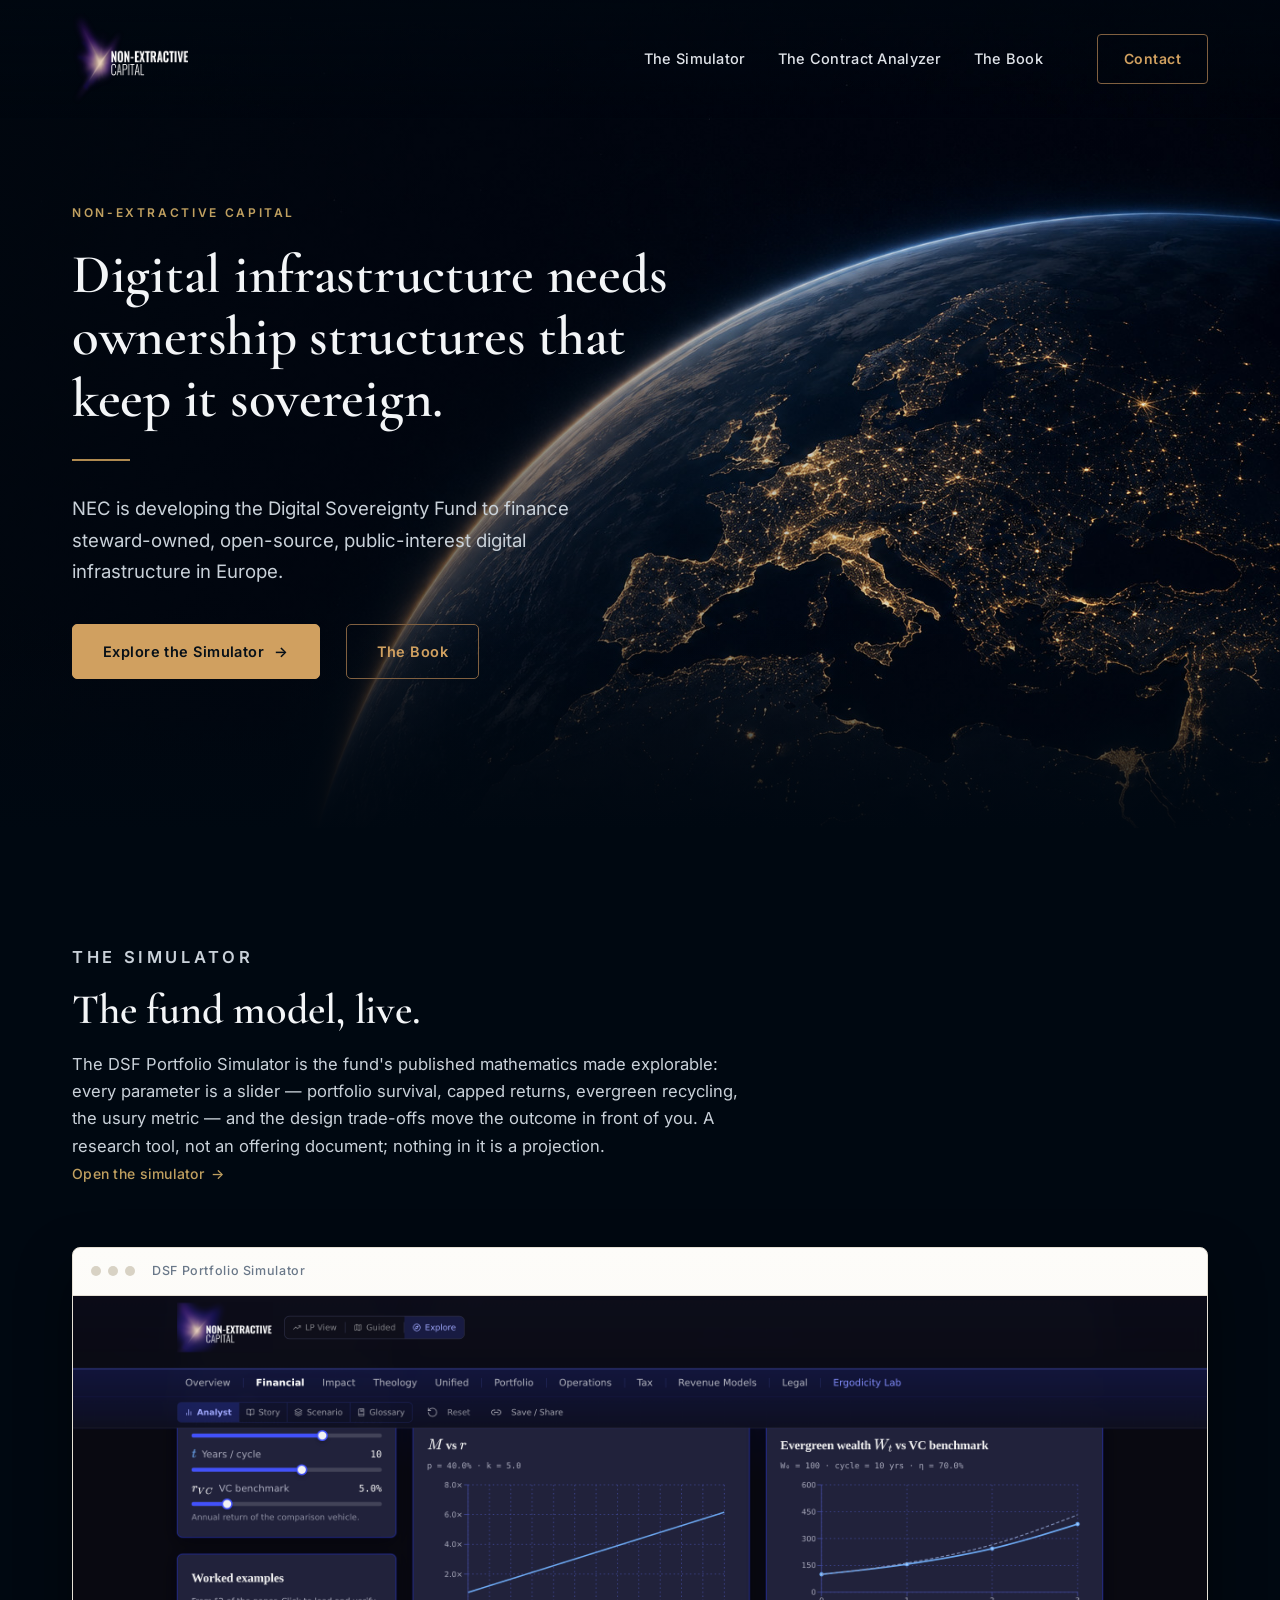
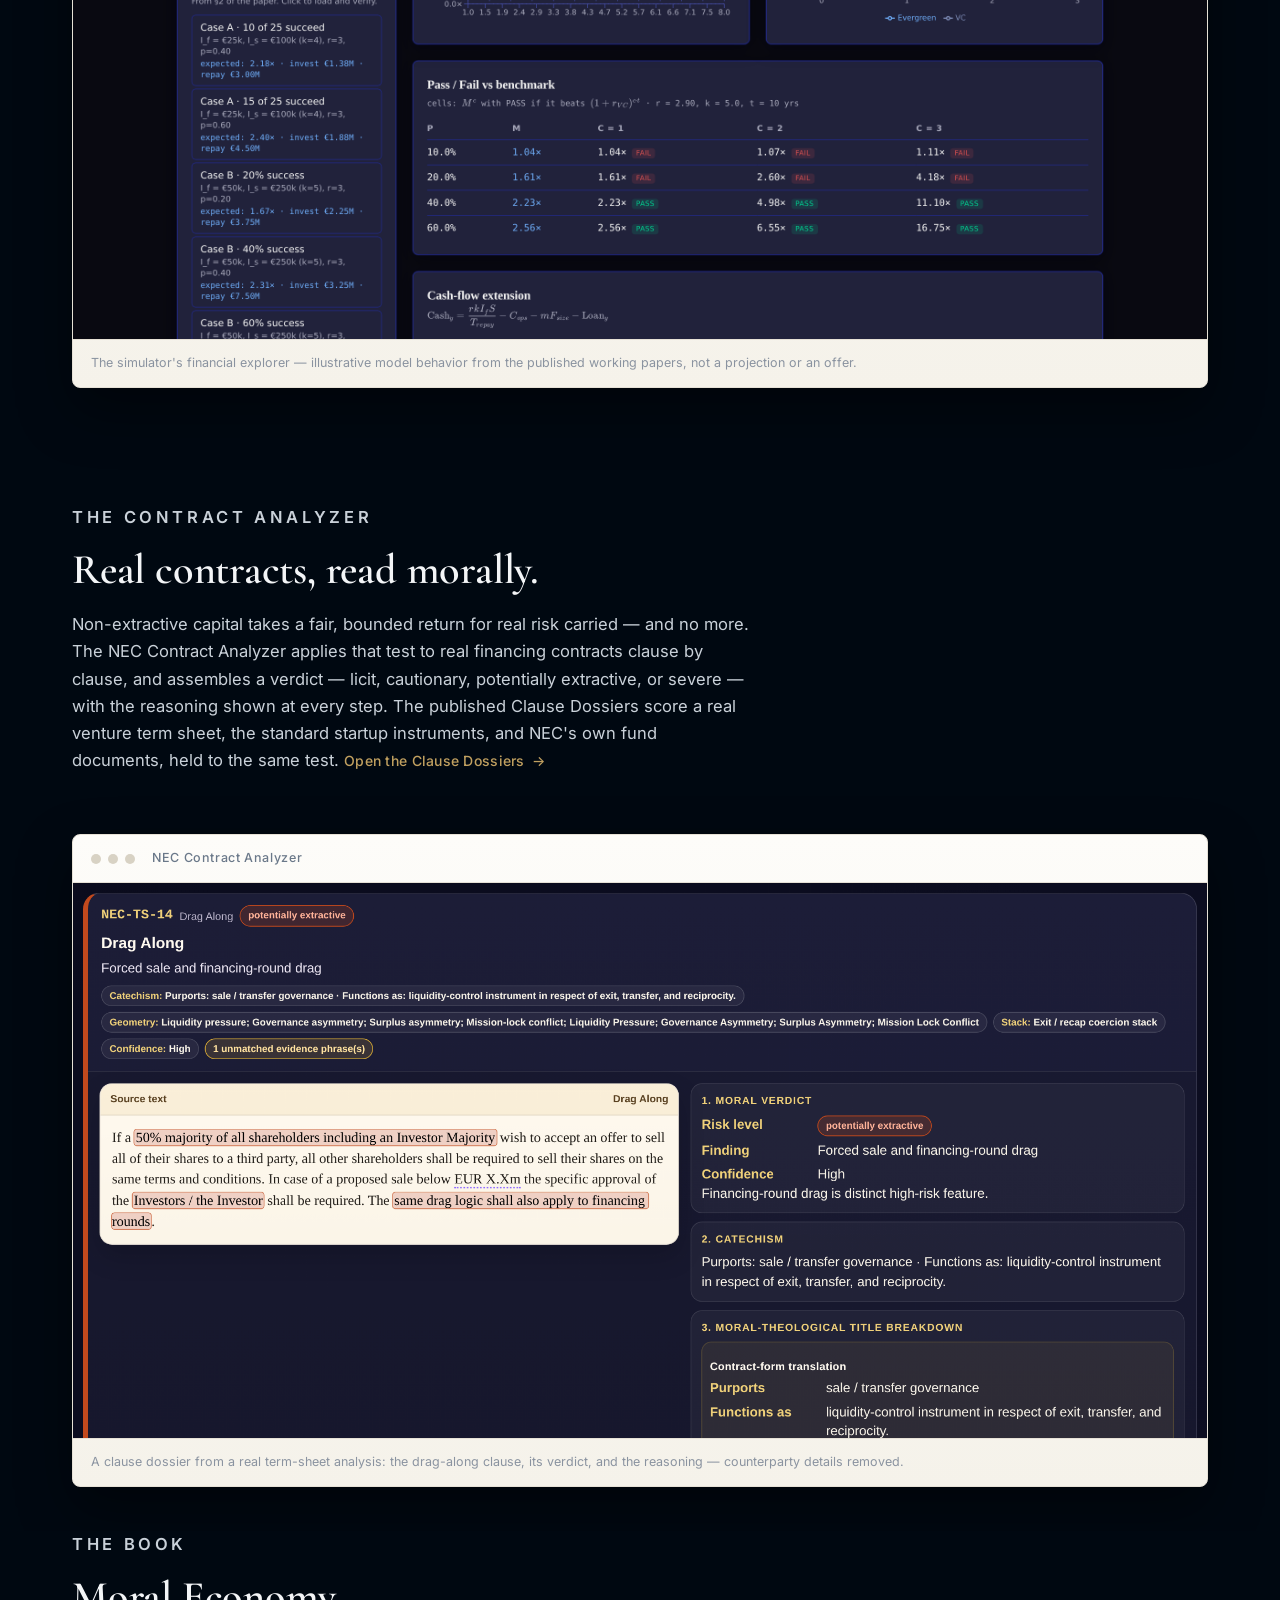
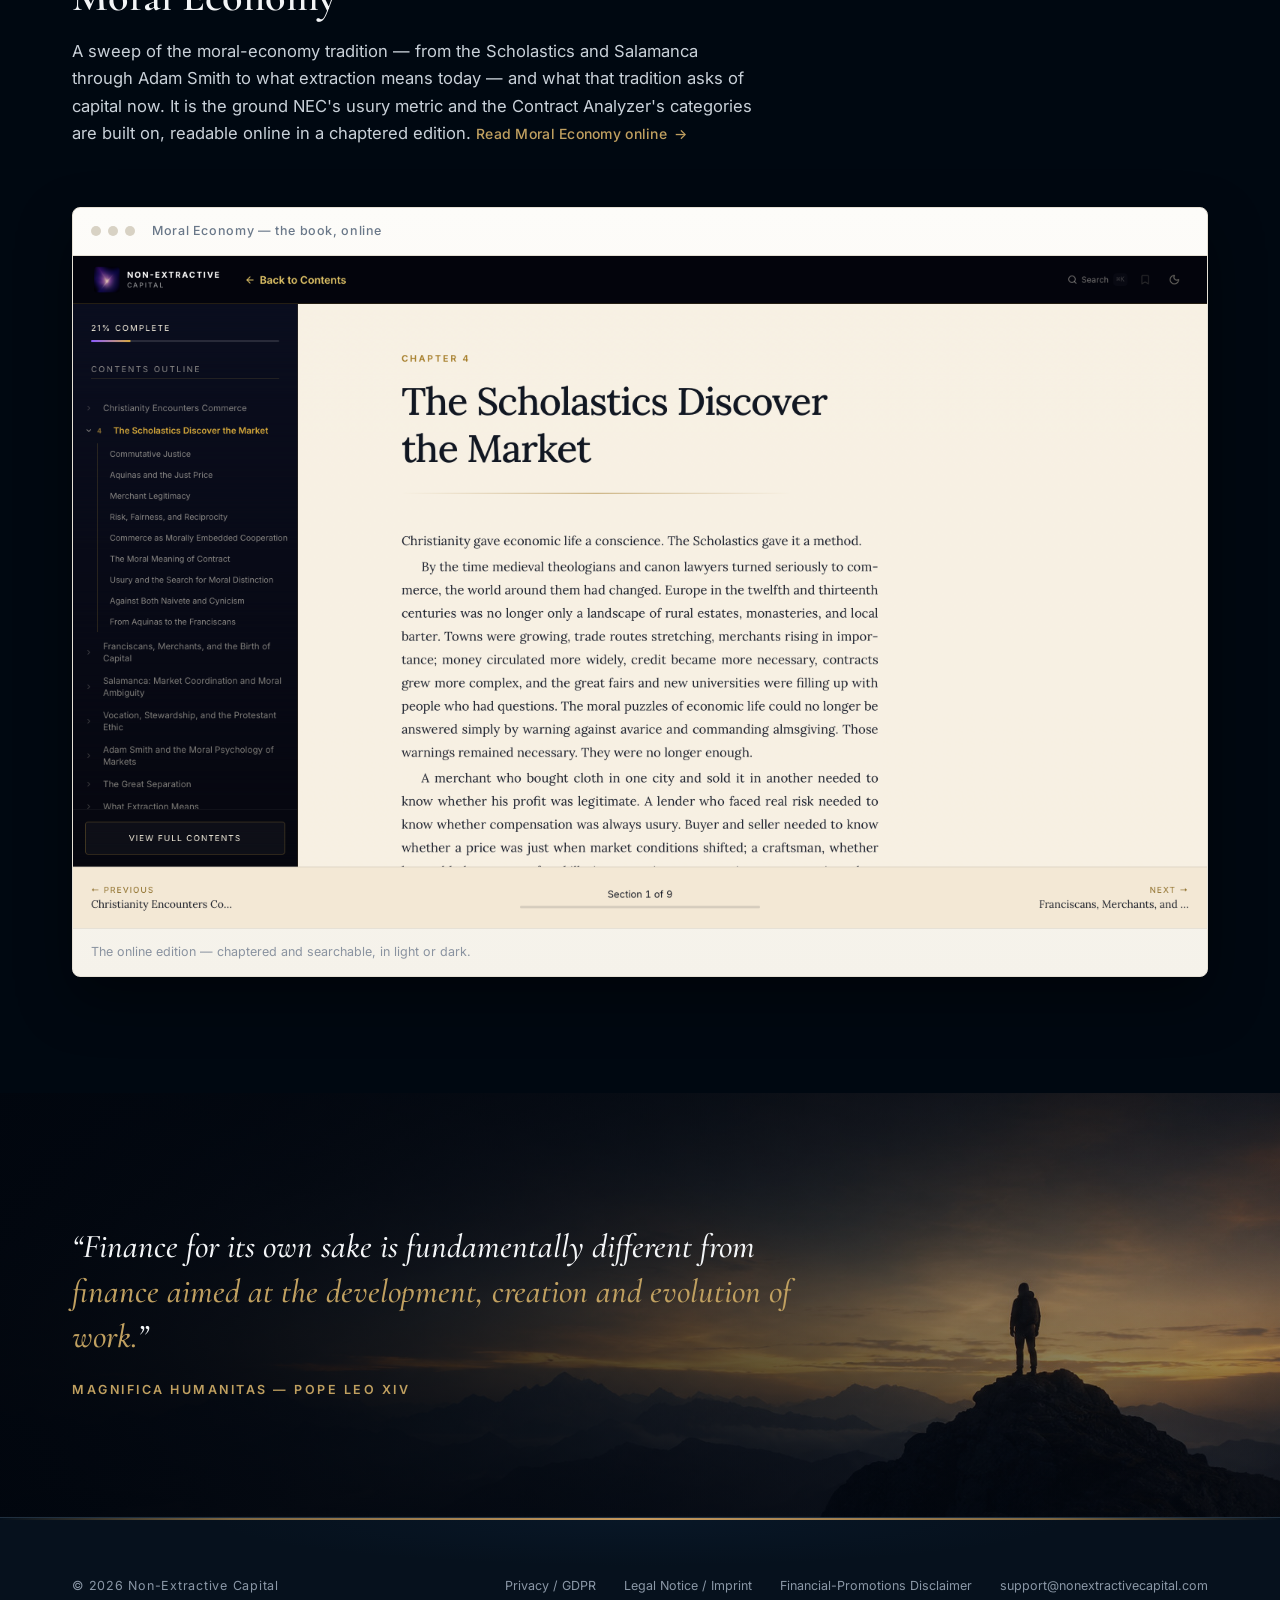
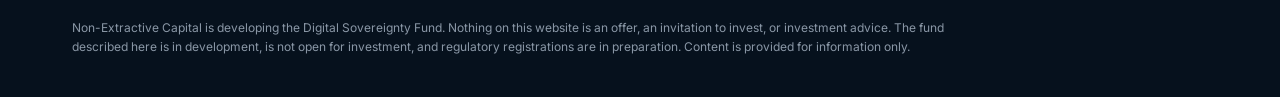
==== commit 55a1d618: "Direct nav links, descriptive section copy, book-reader figure - Nav (all 4 pages): The Simulator / " ====
--- a/index.html
+++ b/index.html
@@ -16,9 +16,9 @@
     </a>
     <button class="nav-toggle" aria-expanded="false" aria-label="Open menu"><span></span><span></span><span></span></button>
     <ul class="nav-menu">
-      <li class="nav-item"><a href="index.html#simulator">The Simulator</a></li>
-      <li class="nav-item"><a href="index.html#analyzer">The Contract Analyzer</a></li>
-      <li class="nav-item"><a href="index.html#book">The Book</a></li>
+      <li class="nav-item"><a href="https://melanierieback.github.io/DSF-Simulator/">The Simulator</a></li>
+      <li class="nav-item"><a href="https://melanierieback.github.io/NEC-Contract-Analyzer/">The Contract Analyzer</a></li>
+      <li class="nav-item"><a href="https://moral-economy.replit.app">The Book</a></li>
     </ul>
     <a class="btn-contact" href="mailto:support@nonextractivecapital.com">Contact</a>
   </div>
@@ -47,8 +47,8 @@
     <div class="container">
       <div class="section-head">
         <p class="section-kicker">The Simulator</p>
-        <h2>The model, in the open.</h2>
-        <p>NEC publishes the fund's return and impact model &mdash; and a simulator anyone can use to explore how it behaves. <a class="link-arrow" href="https://melanierieback.github.io/DSF-Simulator/">Open the simulator</a></p>
+        <h2>The fund model, live.</h2>
+        <p>The DSF Portfolio Simulator is the fund's published mathematics made explorable: every parameter is a slider &mdash; portfolio survival, capped returns, evergreen recycling, the usury metric &mdash; and the design trade-offs move the outcome in front of you. A research tool, not an offering document; nothing in it is a projection. <a class="link-arrow" href="https://melanierieback.github.io/DSF-Simulator/">Open the simulator</a></p>
       </div>
       <div class="app-frame">
         <div class="app-frame-bar" aria-hidden="true">
@@ -66,8 +66,8 @@
     <div class="container">
       <div class="section-head">
         <p class="section-kicker">The Contract Analyzer</p>
-        <h2>What is Non-Extractive Capital?</h2>
-        <p>Capital that takes a fair, bounded return for real risk carried &mdash; and no more. The NEC Contract Analyzer applies this test to real investment contracts, clause by clause. <a class="link-arrow" href="https://melanierieback.github.io/NEC-Contract-Analyzer/">Open the Clause Dossiers</a></p>
+        <h2>Real contracts, read morally.</h2>
+        <p>Non-extractive capital takes a fair, bounded return for real risk carried &mdash; and no more. The NEC Contract Analyzer applies that test to real financing contracts clause by clause, and assembles a verdict &mdash; licit, cautionary, potentially extractive, or severe &mdash; with the reasoning shown at every step. The published Clause Dossiers score a real venture term sheet, the standard startup instruments, and NEC's own fund documents, held to the same test. <a class="link-arrow" href="https://melanierieback.github.io/NEC-Contract-Analyzer/">Open the Clause Dossiers</a></p>
       </div>
       <div class="app-frame">
         <div class="app-frame-bar" aria-hidden="true">
@@ -86,7 +86,15 @@
       <div class="section-head">
         <p class="section-kicker">The Book</p>
         <h2>Moral Economy</h2>
-        <p>The thinking behind Non-Extractive Capital, in book form. <a class="link-arrow" href="https://moral-economy.replit.app">Read Moral Economy online</a></p>
+        <p>A sweep of the moral-economy tradition &mdash; from the Scholastics and Salamanca through Adam Smith to what extraction means today &mdash; and what that tradition asks of capital now. It is the ground NEC's usury metric and the Contract Analyzer's categories are built on, readable online in a chaptered edition. <a class="link-arrow" href="https://moral-economy.replit.app">Read Moral Economy online</a></p>
+      </div>
+      <div class="app-frame">
+        <div class="app-frame-bar" aria-hidden="true">
+          <span class="dot"></span><span class="dot"></span><span class="dot"></span>
+          <span class="app-frame-title">Moral Economy &mdash; the book, online</span>
+        </div>
+        <img src="assets/images/figures/moral-economy-reader.png" alt="The Moral Economy online reader: the contents outline beside chapter 4, 'The Scholastics Discover the Market'">
+        <p class="app-frame-caption">The online edition &mdash; chaptered and searchable, in light or dark.</p>
       </div>
     </div>
   </section>
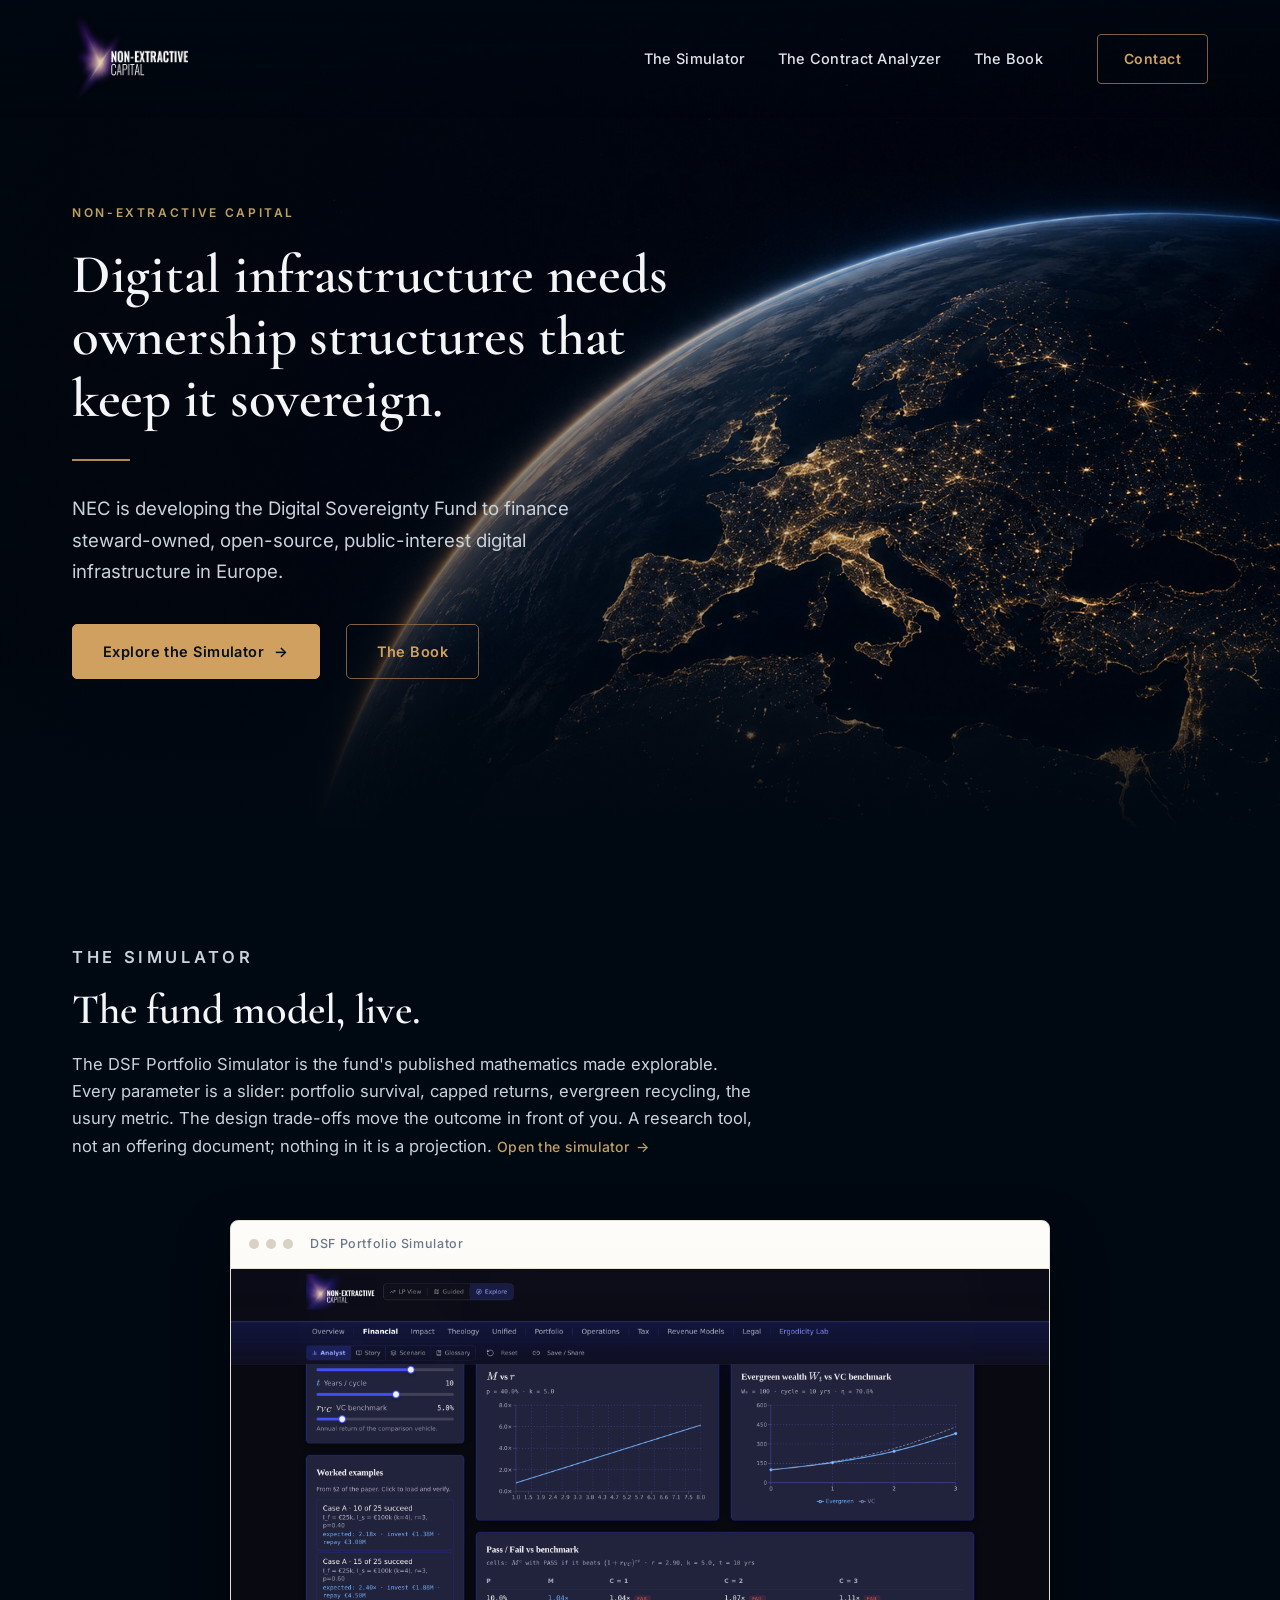
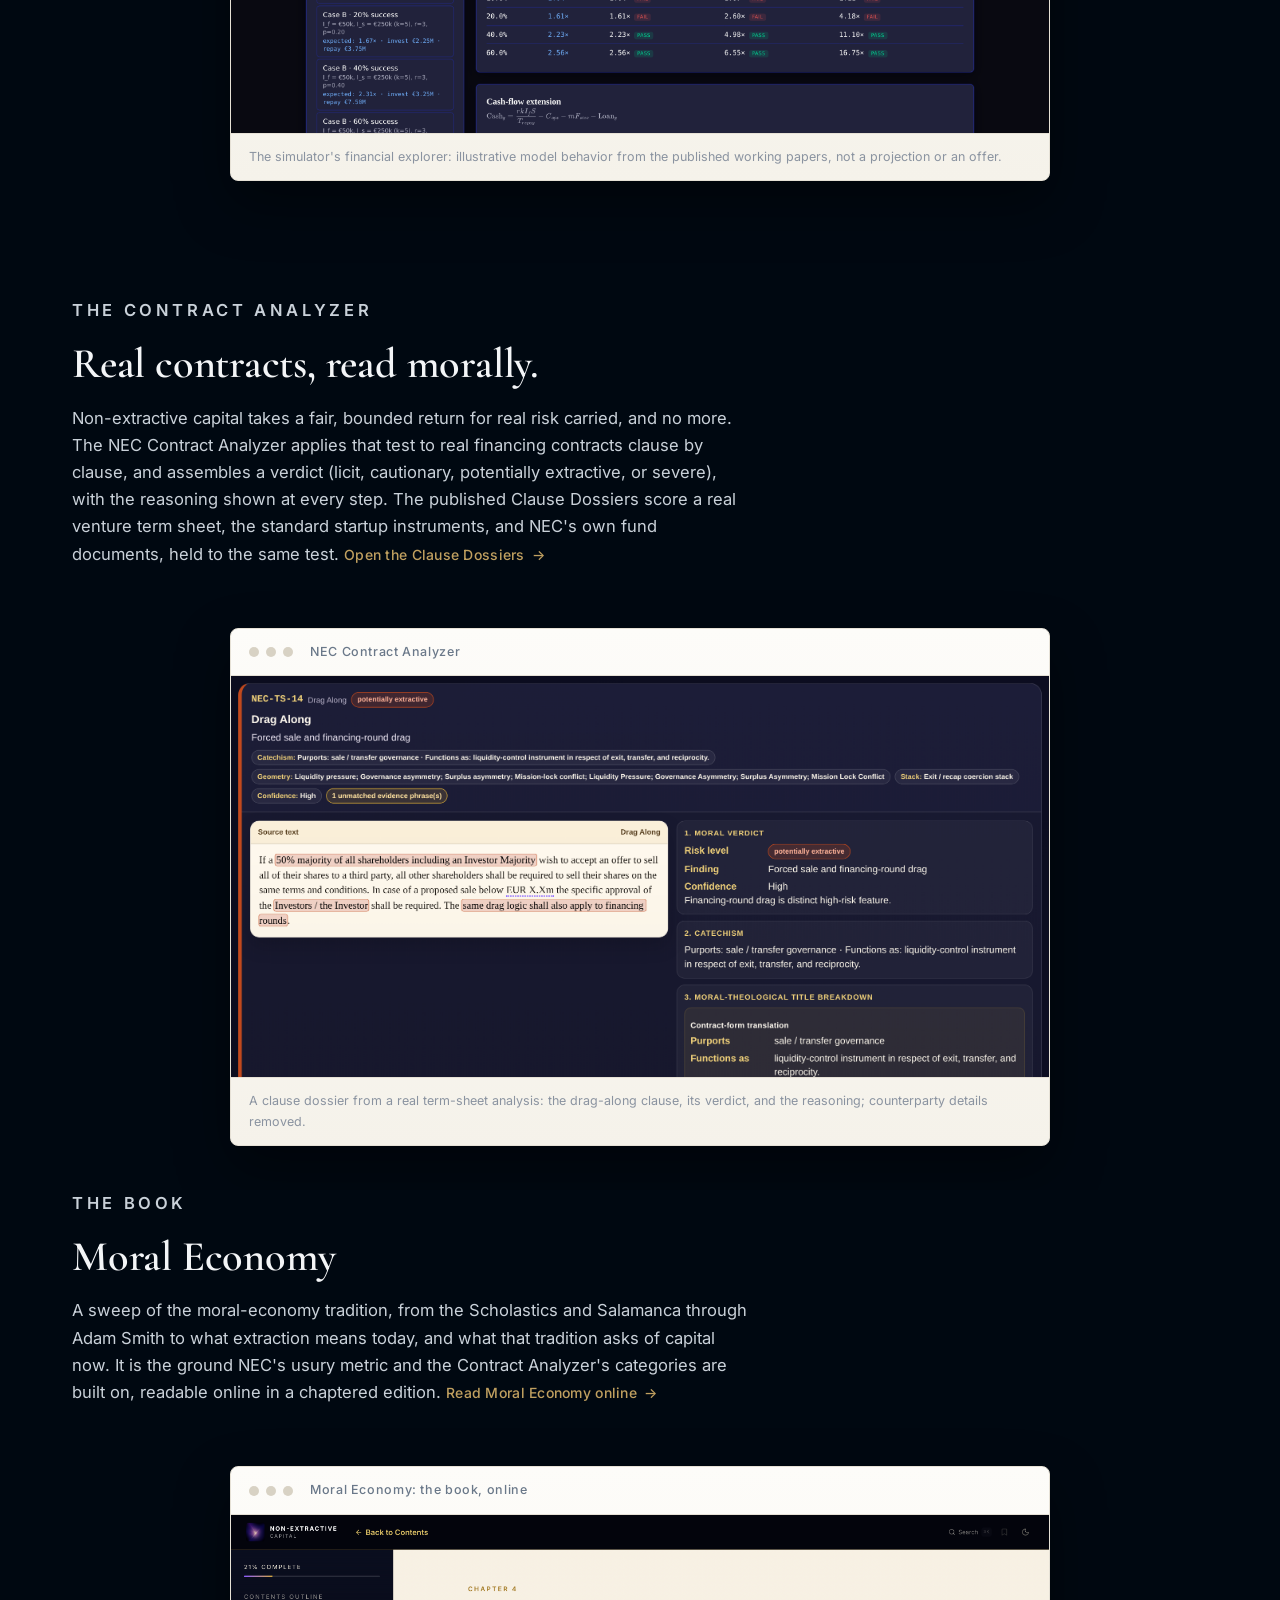
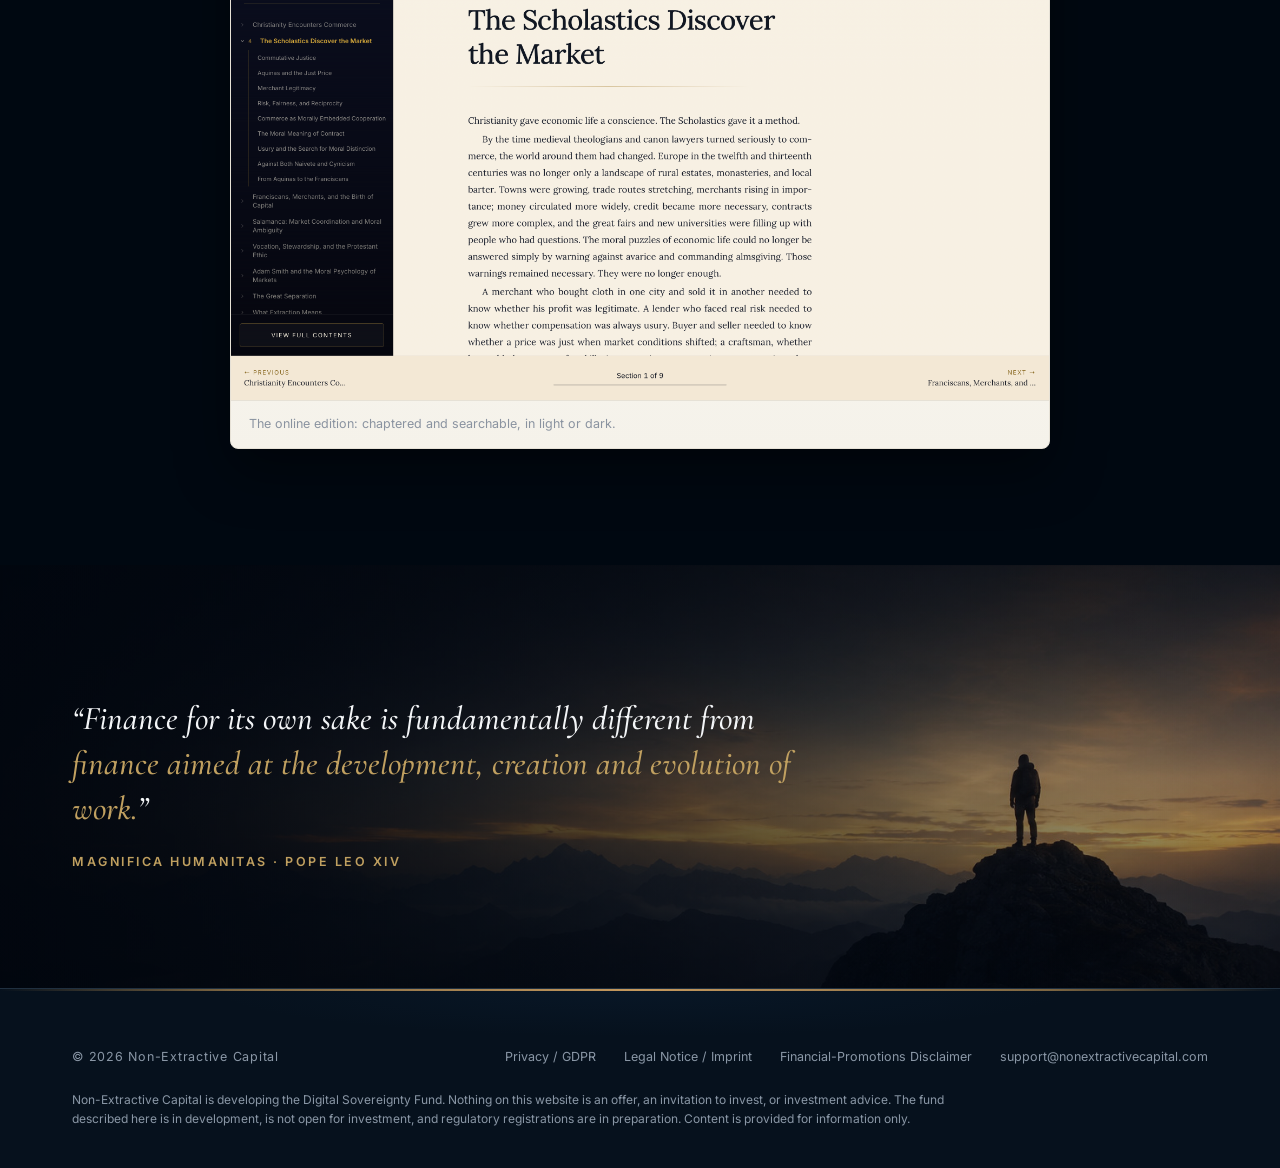
==== commit d789ee75: "Constrain app-frames to 820px; remove every em-dash site-wide - Screenshots were dominating the page" ====
--- a/index.html
+++ b/index.html
@@ -6,12 +6,16 @@
 <title>Non-Extractive Capital</title>
 <meta name="description" content="NEC is developing the Digital Sovereignty Fund to finance steward-owned, open-source, public-interest digital infrastructure in Europe.">
 <link rel="stylesheet" href="assets/style.css">
+<style>
+  /* Front-door tuning: screenshots support the text rather than take over the page */
+  .app-frame { max-width: 820px; margin-left: auto; margin-right: auto; }
+</style>
 </head>
 <body class="page-home">
 
 <header class="site-header">
   <div class="container nav-bar">
-    <a class="brand" href="index.html" aria-label="Non-Extractive Capital — home">
+    <a class="brand" href="index.html" aria-label="Non-Extractive Capital, home">
       <img class="brand-logo" src="assets/nec-logo-tight.png" alt="Non-Extractive Capital" height="92">
     </a>
     <button class="nav-toggle" aria-expanded="false" aria-label="Open menu"><span></span><span></span><span></span></button>
@@ -48,7 +52,7 @@
       <div class="section-head">
         <p class="section-kicker">The Simulator</p>
         <h2>The fund model, live.</h2>
-        <p>The DSF Portfolio Simulator is the fund's published mathematics made explorable: every parameter is a slider &mdash; portfolio survival, capped returns, evergreen recycling, the usury metric &mdash; and the design trade-offs move the outcome in front of you. A research tool, not an offering document; nothing in it is a projection. <a class="link-arrow" href="https://melanierieback.github.io/DSF-Simulator/">Open the simulator</a></p>
+        <p>The DSF Portfolio Simulator is the fund's published mathematics made explorable. Every parameter is a slider: portfolio survival, capped returns, evergreen recycling, the usury metric. The design trade-offs move the outcome in front of you. A research tool, not an offering document; nothing in it is a projection. <a class="link-arrow" href="https://melanierieback.github.io/DSF-Simulator/">Open the simulator</a></p>
       </div>
       <div class="app-frame">
         <div class="app-frame-bar" aria-hidden="true">
@@ -56,7 +60,7 @@
           <span class="app-frame-title">DSF Portfolio Simulator</span>
         </div>
         <img src="assets/images/figures/sim-financial-explorer.png" alt="The DSF portfolio simulator's financial explorer: model parameters, portfolio multiple charts, an evergreen wealth comparison, and a pass/fail benchmark table">
-        <p class="app-frame-caption">The simulator's financial explorer &mdash; illustrative model behavior from the published working papers, not a projection or an offer.</p>
+        <p class="app-frame-caption">The simulator's financial explorer: illustrative model behavior from the published working papers, not a projection or an offer.</p>
       </div>
     </div>
   </section>
@@ -67,7 +71,7 @@
       <div class="section-head">
         <p class="section-kicker">The Contract Analyzer</p>
         <h2>Real contracts, read morally.</h2>
-        <p>Non-extractive capital takes a fair, bounded return for real risk carried &mdash; and no more. The NEC Contract Analyzer applies that test to real financing contracts clause by clause, and assembles a verdict &mdash; licit, cautionary, potentially extractive, or severe &mdash; with the reasoning shown at every step. The published Clause Dossiers score a real venture term sheet, the standard startup instruments, and NEC's own fund documents, held to the same test. <a class="link-arrow" href="https://melanierieback.github.io/NEC-Contract-Analyzer/">Open the Clause Dossiers</a></p>
+        <p>Non-extractive capital takes a fair, bounded return for real risk carried, and no more. The NEC Contract Analyzer applies that test to real financing contracts clause by clause, and assembles a verdict (licit, cautionary, potentially extractive, or severe), with the reasoning shown at every step. The published Clause Dossiers score a real venture term sheet, the standard startup instruments, and NEC's own fund documents, held to the same test. <a class="link-arrow" href="https://melanierieback.github.io/NEC-Contract-Analyzer/">Open the Clause Dossiers</a></p>
       </div>
       <div class="app-frame">
         <div class="app-frame-bar" aria-hidden="true">
@@ -75,7 +79,7 @@
           <span class="app-frame-title">NEC Contract Analyzer</span>
         </div>
         <img src="assets/images/figures/analyzer-clause-dossier.png" alt="Contract analyzer clause dossier: a real drag-along clause with highlighted evidence phrases, a 'potentially extractive' moral verdict, and its moral-theological breakdown">
-        <p class="app-frame-caption">A clause dossier from a real term-sheet analysis: the drag-along clause, its verdict, and the reasoning &mdash; counterparty details removed.</p>
+        <p class="app-frame-caption">A clause dossier from a real term-sheet analysis: the drag-along clause, its verdict, and the reasoning; counterparty details removed.</p>
       </div>
     </div>
   </section>
@@ -86,15 +90,15 @@
       <div class="section-head">
         <p class="section-kicker">The Book</p>
         <h2>Moral Economy</h2>
-        <p>A sweep of the moral-economy tradition &mdash; from the Scholastics and Salamanca through Adam Smith to what extraction means today &mdash; and what that tradition asks of capital now. It is the ground NEC's usury metric and the Contract Analyzer's categories are built on, readable online in a chaptered edition. <a class="link-arrow" href="https://moral-economy.replit.app">Read Moral Economy online</a></p>
+        <p>A sweep of the moral-economy tradition, from the Scholastics and Salamanca through Adam Smith to what extraction means today, and what that tradition asks of capital now. It is the ground NEC's usury metric and the Contract Analyzer's categories are built on, readable online in a chaptered edition. <a class="link-arrow" href="https://moral-economy.replit.app">Read Moral Economy online</a></p>
       </div>
       <div class="app-frame">
         <div class="app-frame-bar" aria-hidden="true">
           <span class="dot"></span><span class="dot"></span><span class="dot"></span>
-          <span class="app-frame-title">Moral Economy &mdash; the book, online</span>
+          <span class="app-frame-title">Moral Economy: the book, online</span>
         </div>
         <img src="assets/images/figures/moral-economy-reader.png" alt="The Moral Economy online reader: the contents outline beside chapter 4, 'The Scholastics Discover the Market'">
-        <p class="app-frame-caption">The online edition &mdash; chaptered and searchable, in light or dark.</p>
+        <p class="app-frame-caption">The online edition: chaptered and searchable, in light or dark.</p>
       </div>
     </div>
   </section>
@@ -102,7 +106,7 @@
   <!-- Credibility / status band -->
   <section class="status-band band-cinematic" style="background-image: linear-gradient(90deg, rgba(1,6,14,.92) 0%, rgba(1,6,14,.6) 44%, rgba(1,6,14,.14) 100%), linear-gradient(180deg, rgba(1,6,14,.5) 0%, rgba(1,6,14,.12) 50%, rgba(1,6,14,.65) 100%), url('assets/images/sec-archive-hall.jpg'), url('assets/images/hero-summit-dawn.jpg'); background-position: center, center, center right, center 42%;">
     <div class="container">
-      <p class="quote-line" style="margin-bottom: 0;">&ldquo;Finance for its own sake is fundamentally different from <span>finance aimed at the development, creation and evolution of work.</span>&rdquo;<cite class="quote-source">Magnifica Humanitas &mdash; Pope Leo XIV</cite></p>
+      <p class="quote-line" style="margin-bottom: 0;">&ldquo;Finance for its own sake is fundamentally different from <span>finance aimed at the development, creation and evolution of work.</span>&rdquo;<cite class="quote-source">Magnifica Humanitas &middot; Pope Leo XIV</cite></p>
     </div>
   </section>
 
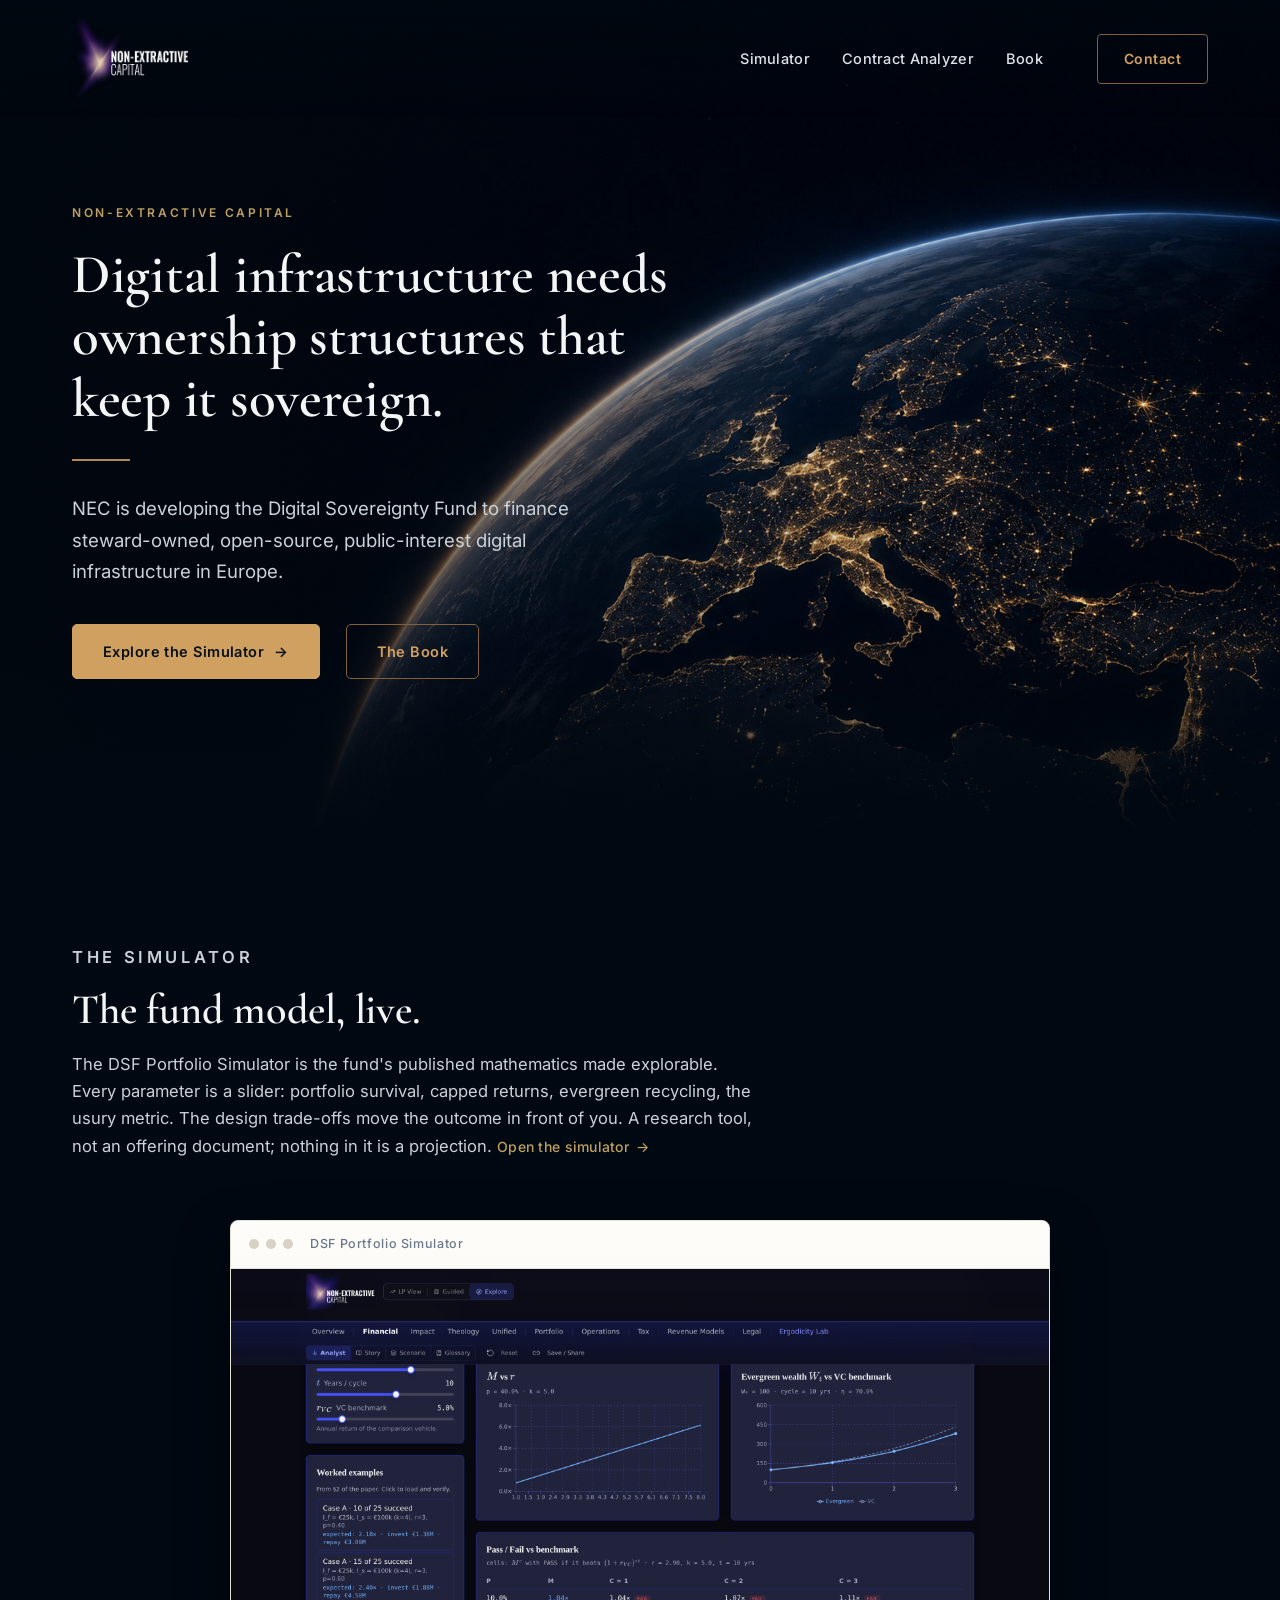
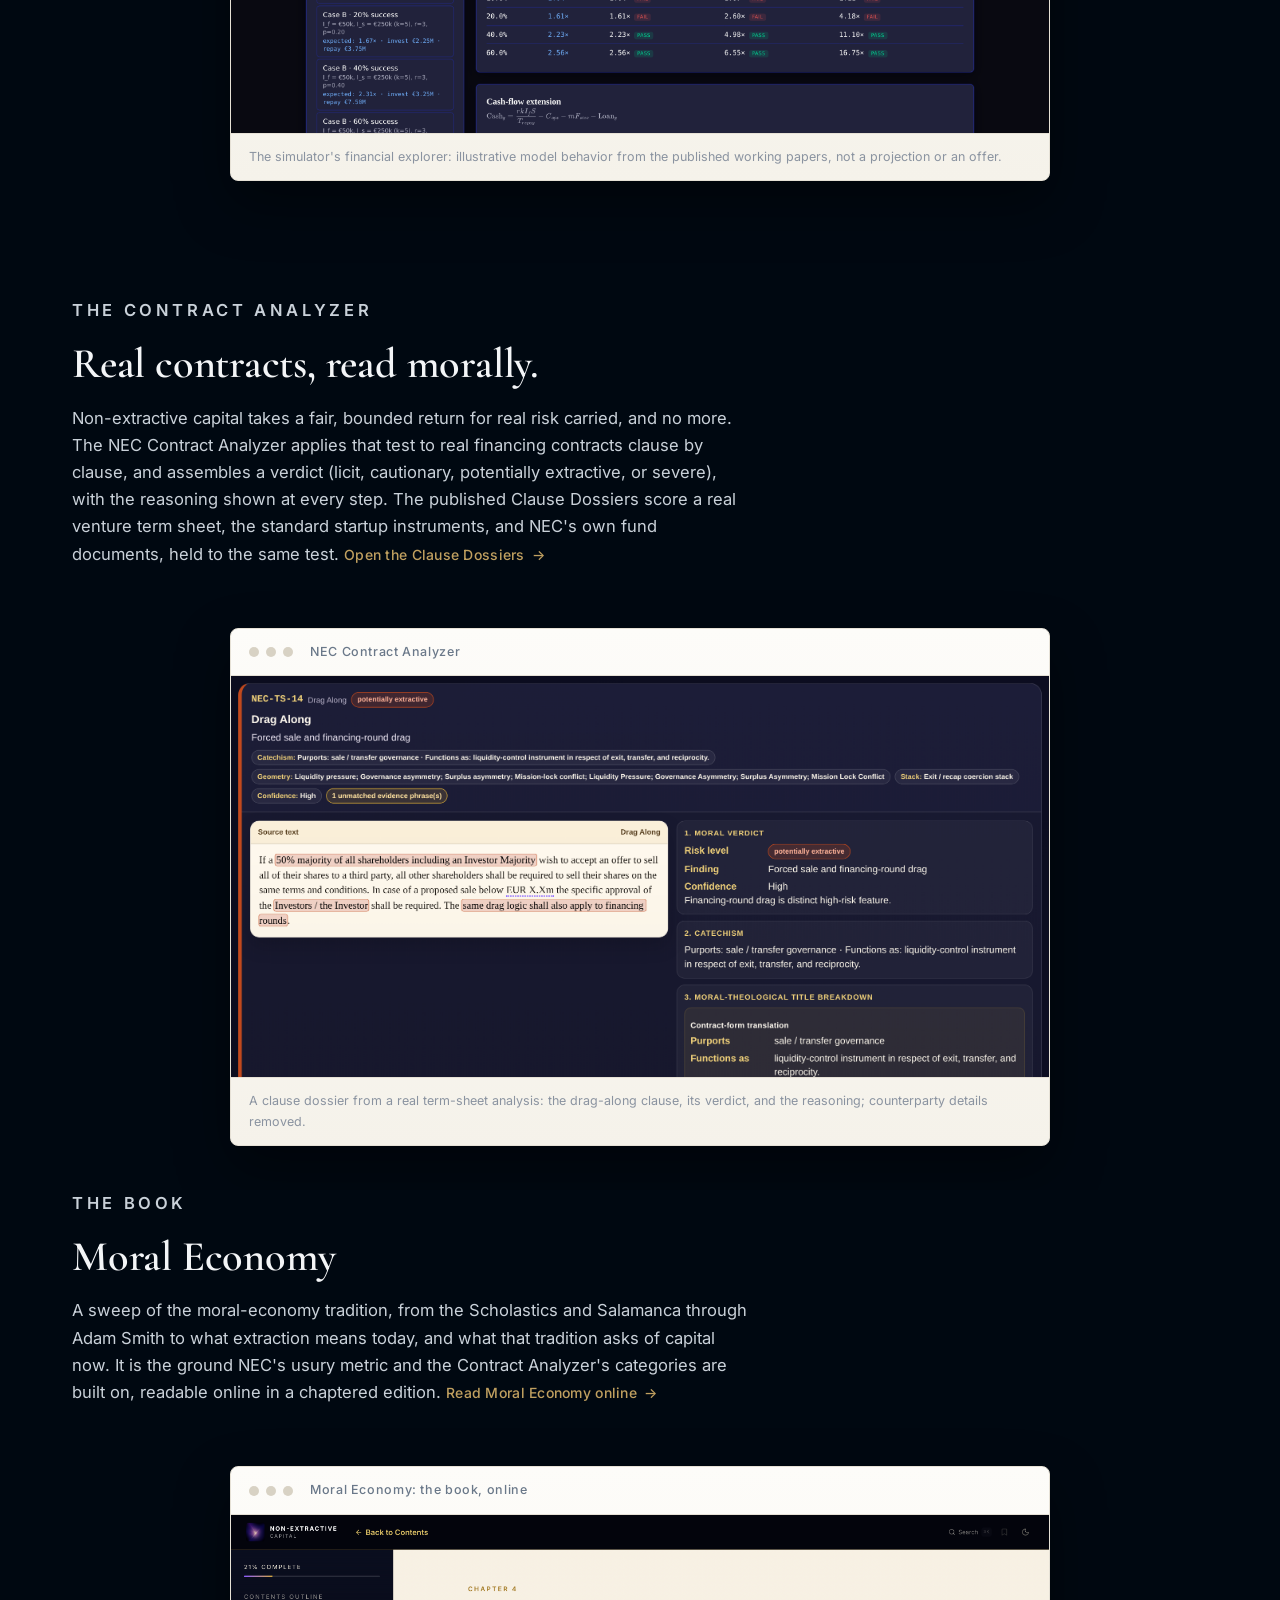
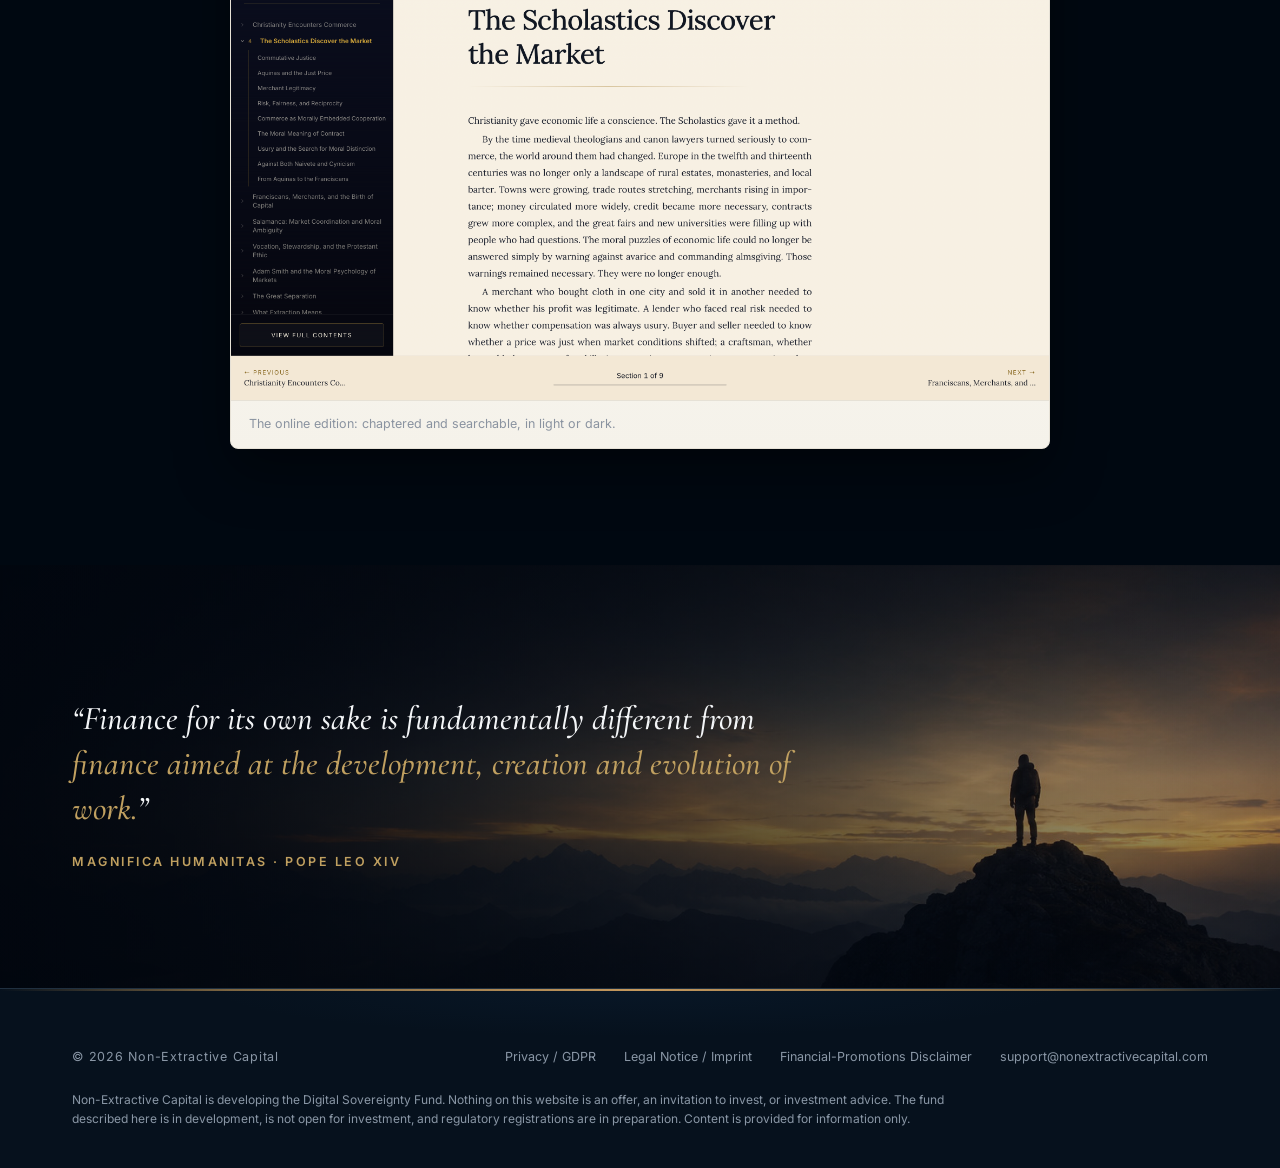
==== commit ada1681b: "Menu labels: drop 'The' (Simulator / Contract Analyzer / Book) Co-Authored-By: Claude Fable 5 <norep" ====
--- a/index.html
+++ b/index.html
@@ -20,9 +20,9 @@
     </a>
     <button class="nav-toggle" aria-expanded="false" aria-label="Open menu"><span></span><span></span><span></span></button>
     <ul class="nav-menu">
-      <li class="nav-item"><a href="https://melanierieback.github.io/DSF-Simulator/">The Simulator</a></li>
-      <li class="nav-item"><a href="https://melanierieback.github.io/NEC-Contract-Analyzer/">The Contract Analyzer</a></li>
-      <li class="nav-item"><a href="https://moral-economy.replit.app">The Book</a></li>
+      <li class="nav-item"><a href="https://melanierieback.github.io/DSF-Simulator/">Simulator</a></li>
+      <li class="nav-item"><a href="https://melanierieback.github.io/NEC-Contract-Analyzer/">Contract Analyzer</a></li>
+      <li class="nav-item"><a href="https://moral-economy.replit.app">Book</a></li>
     </ul>
     <a class="btn-contact" href="mailto:support@nonextractivecapital.com">Contact</a>
   </div>
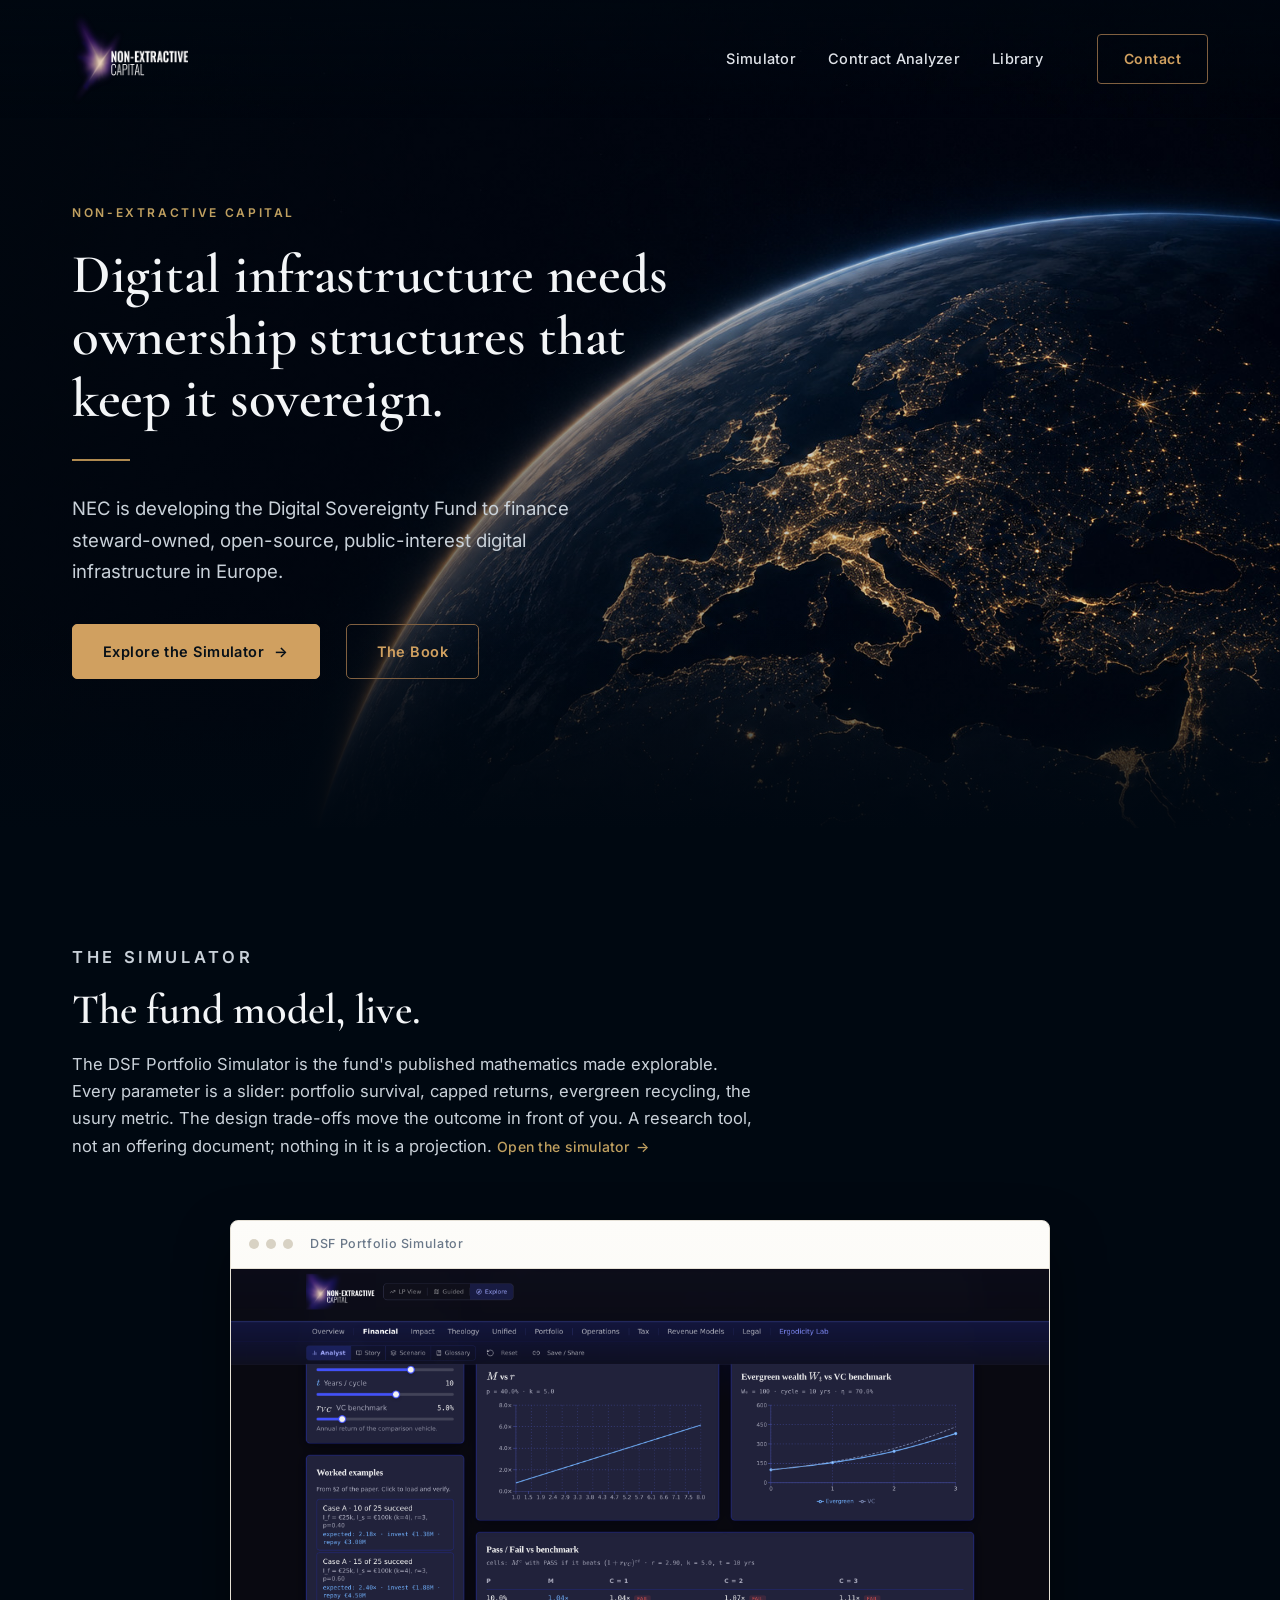
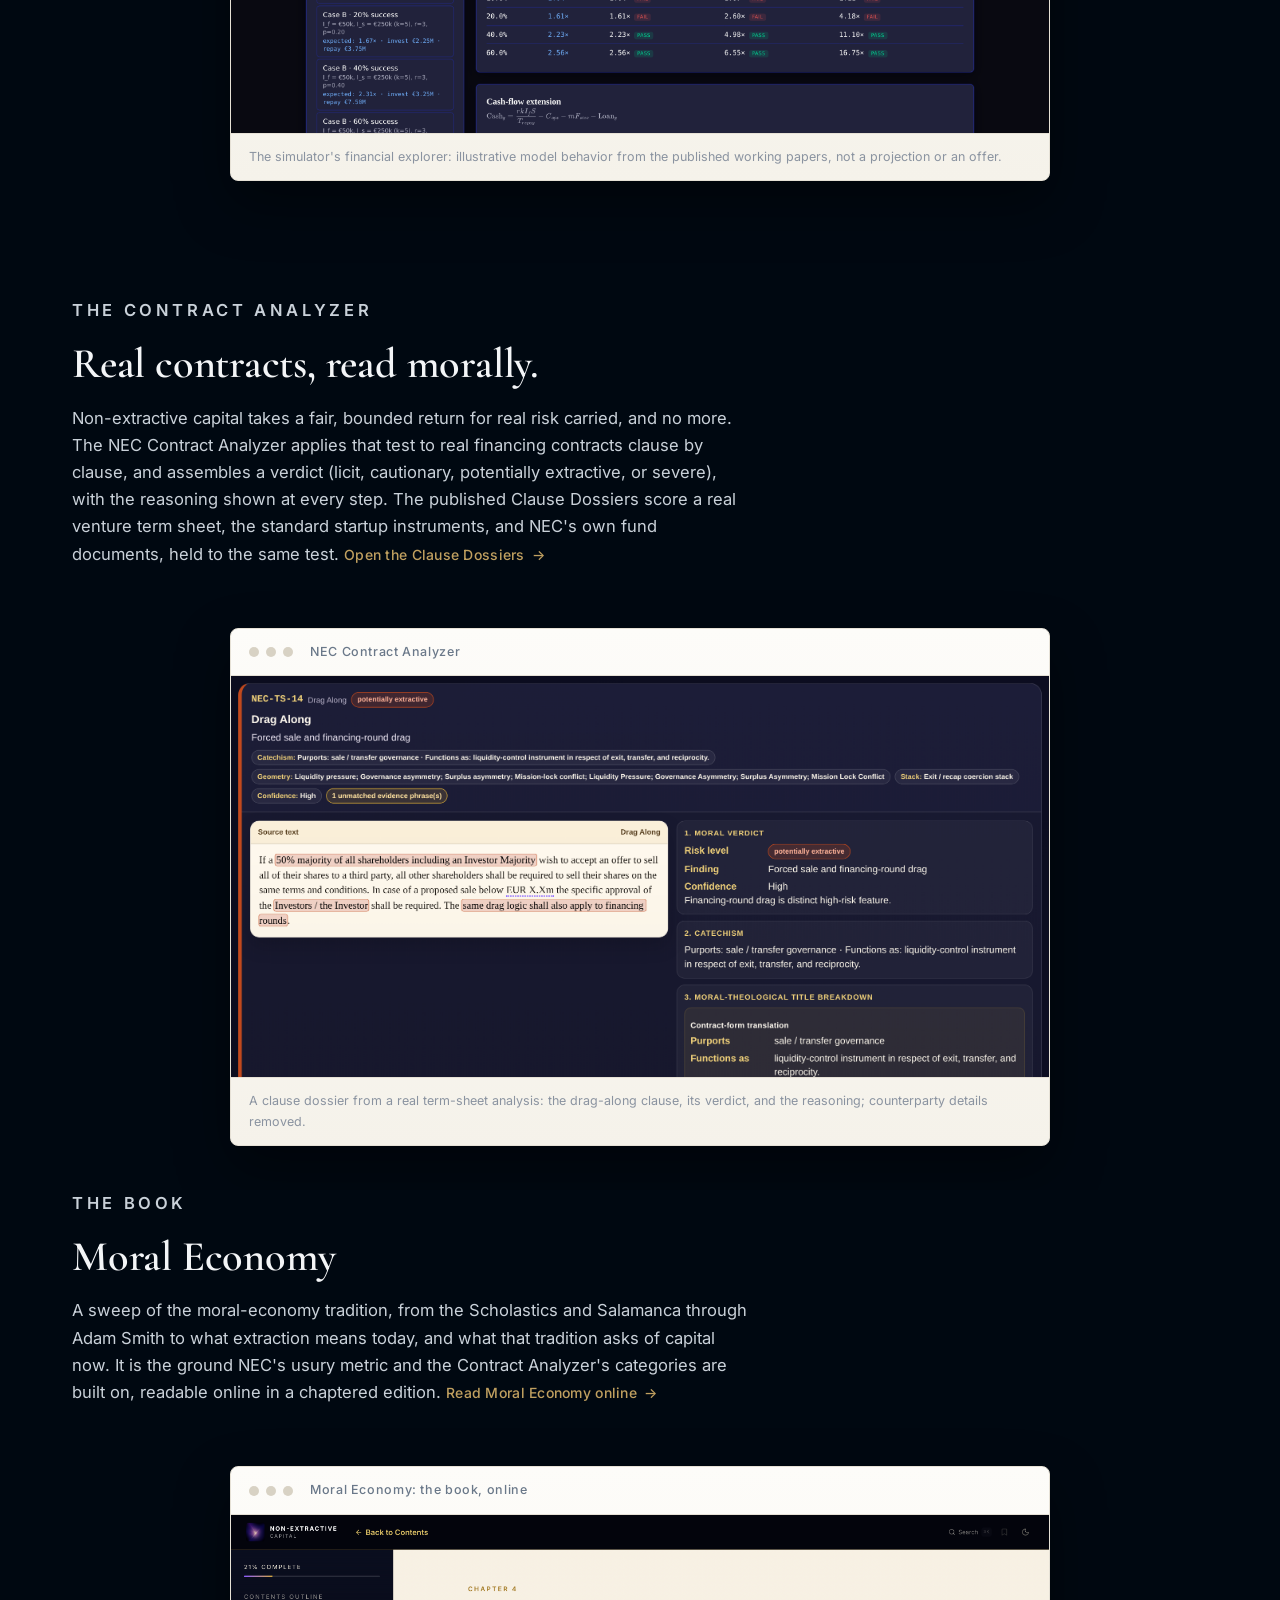
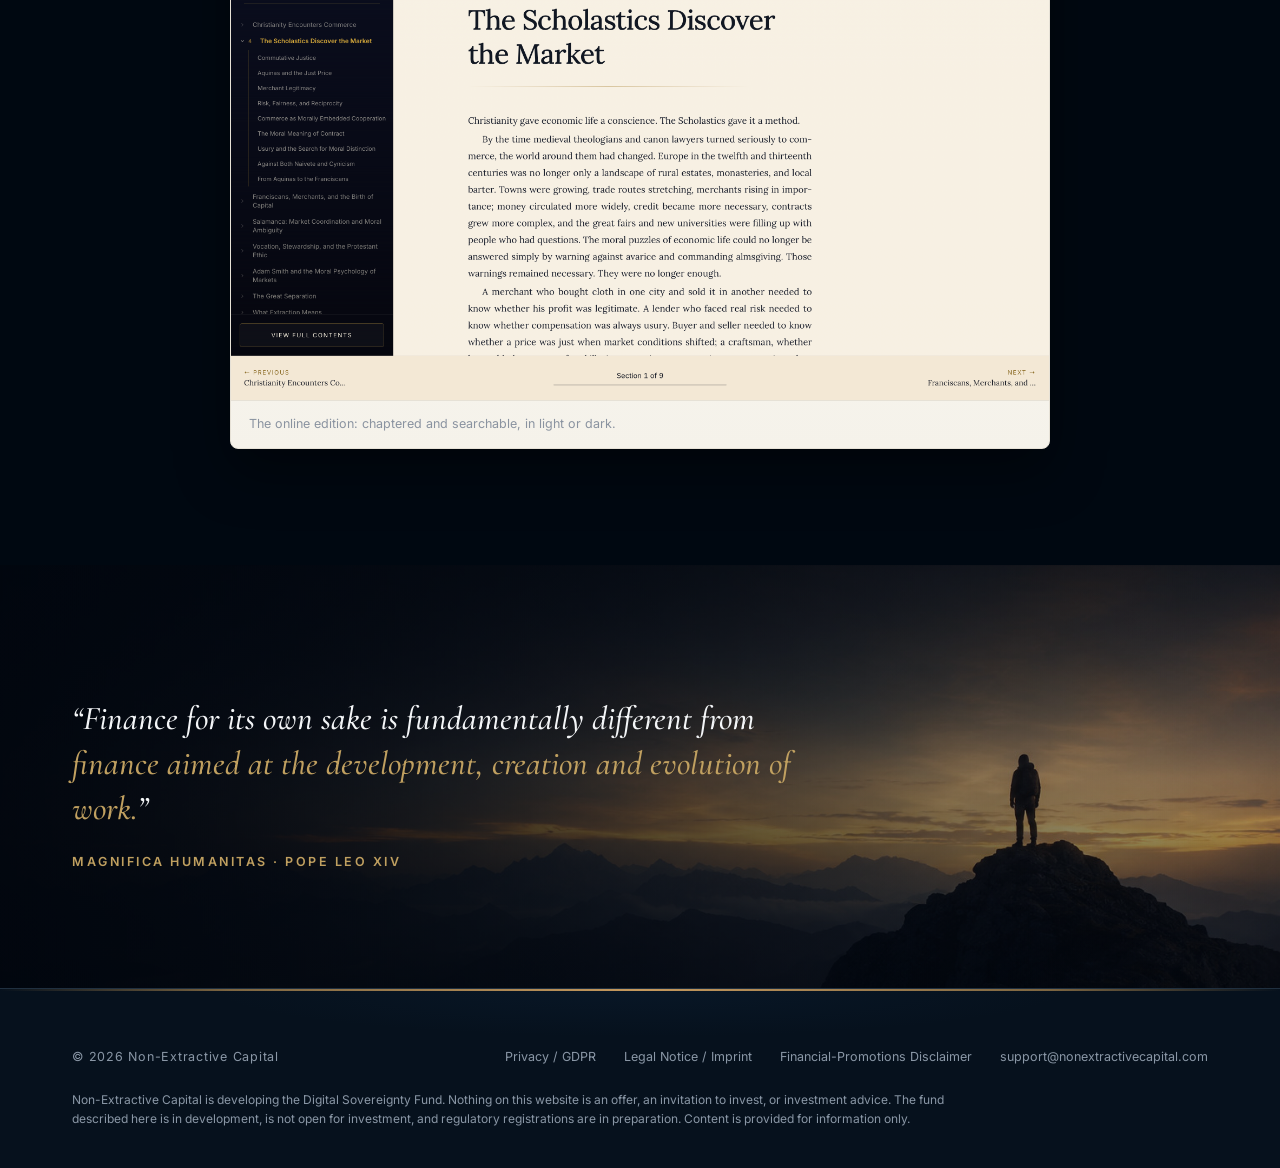
==== commit 8a48a3fb: "Library dropdown: Moral Economy reader + Extrinsic Titles and CWU PDFs Menu item 'Book' becomes 'Lib" ====
--- a/index.html
+++ b/index.html
@@ -22,7 +22,14 @@
     <ul class="nav-menu">
       <li class="nav-item"><a href="https://melanierieback.github.io/DSF-Simulator/">Simulator</a></li>
       <li class="nav-item"><a href="https://melanierieback.github.io/NEC-Contract-Analyzer/">Contract Analyzer</a></li>
-      <li class="nav-item"><a href="https://moral-economy.replit.app">Book</a></li>
+      <li class="nav-item has-children">
+        <a href="index.html#book">Library <span class="caret">+</span></a>
+        <div class="dropdown">
+          <a href="https://moral-economy.replit.app">Moral Economy</a>
+          <a href="papers/extrinsic-titles.pdf">Extrinsic Titles</a>
+          <a href="papers/capital-without-usury.pdf">Capital Without Usury</a>
+        </div>
+      </li>
     </ul>
     <a class="btn-contact" href="mailto:support@nonextractivecapital.com">Contact</a>
   </div>
